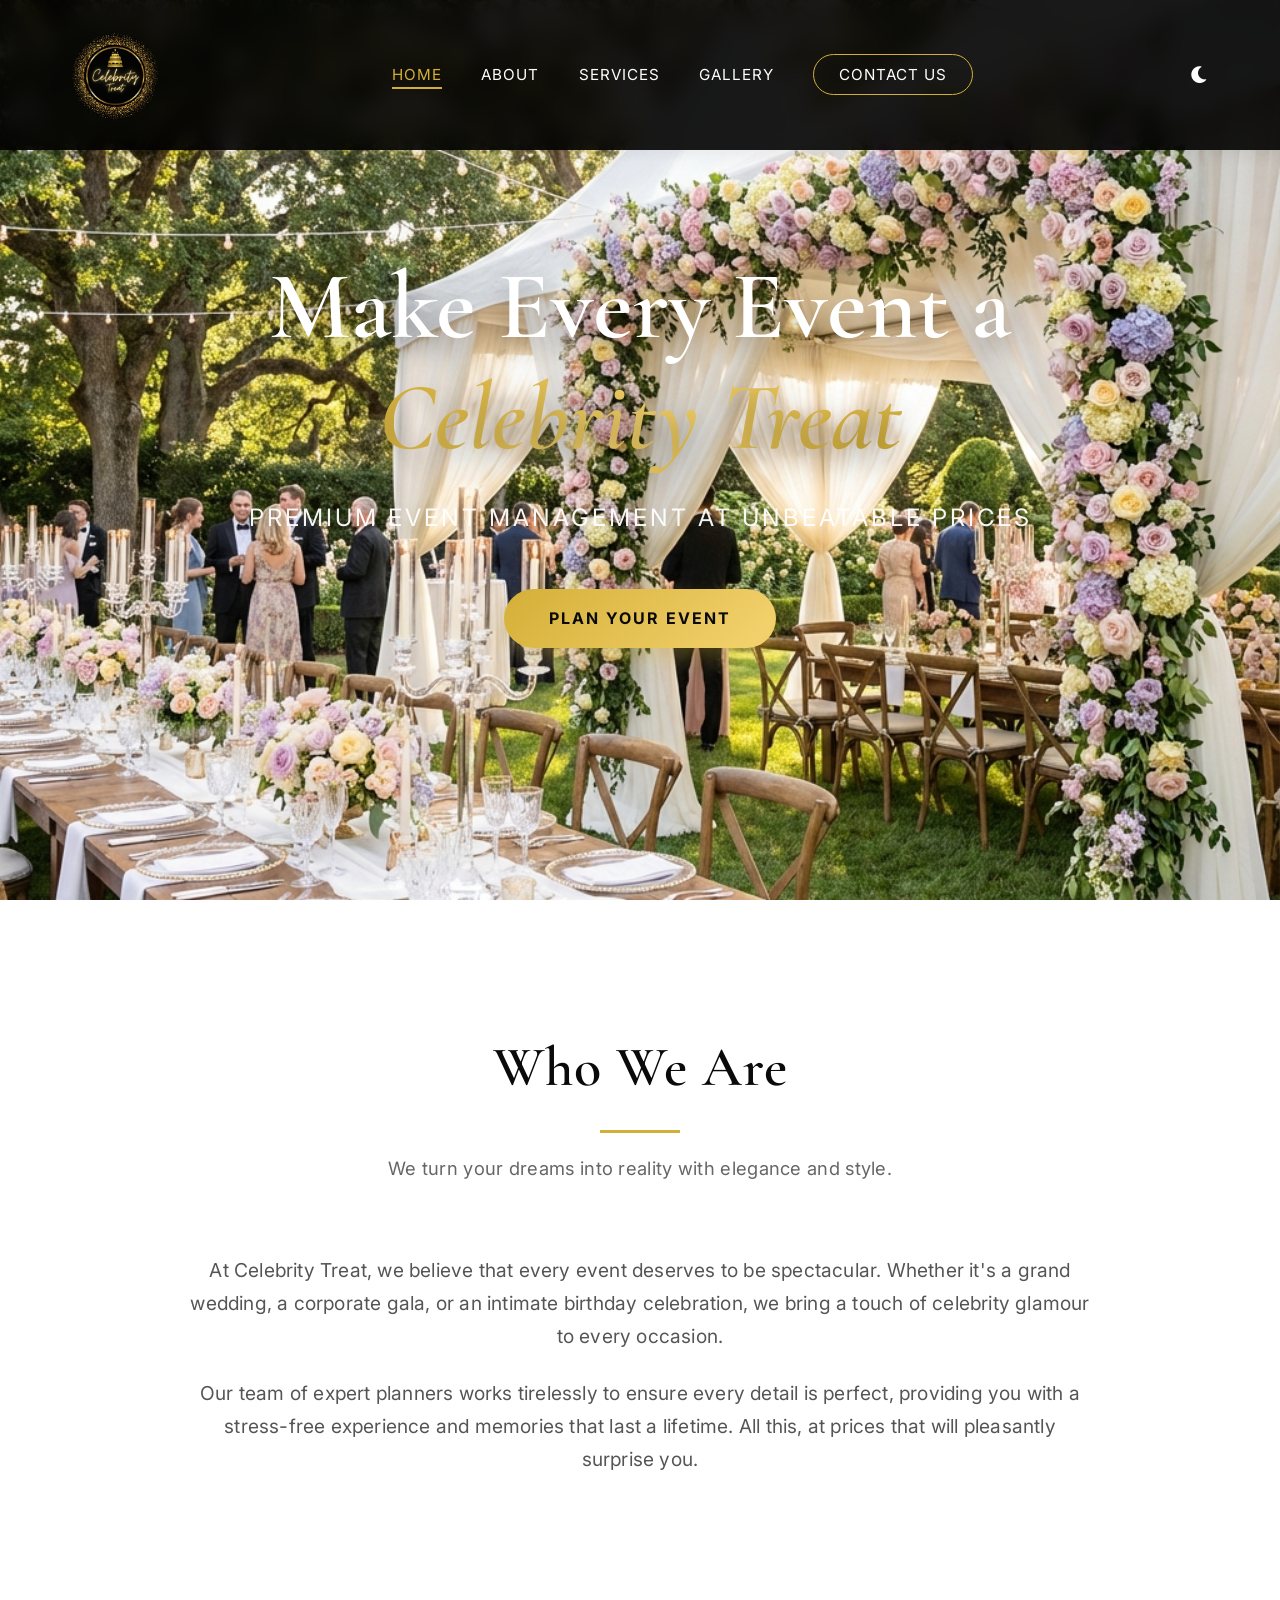
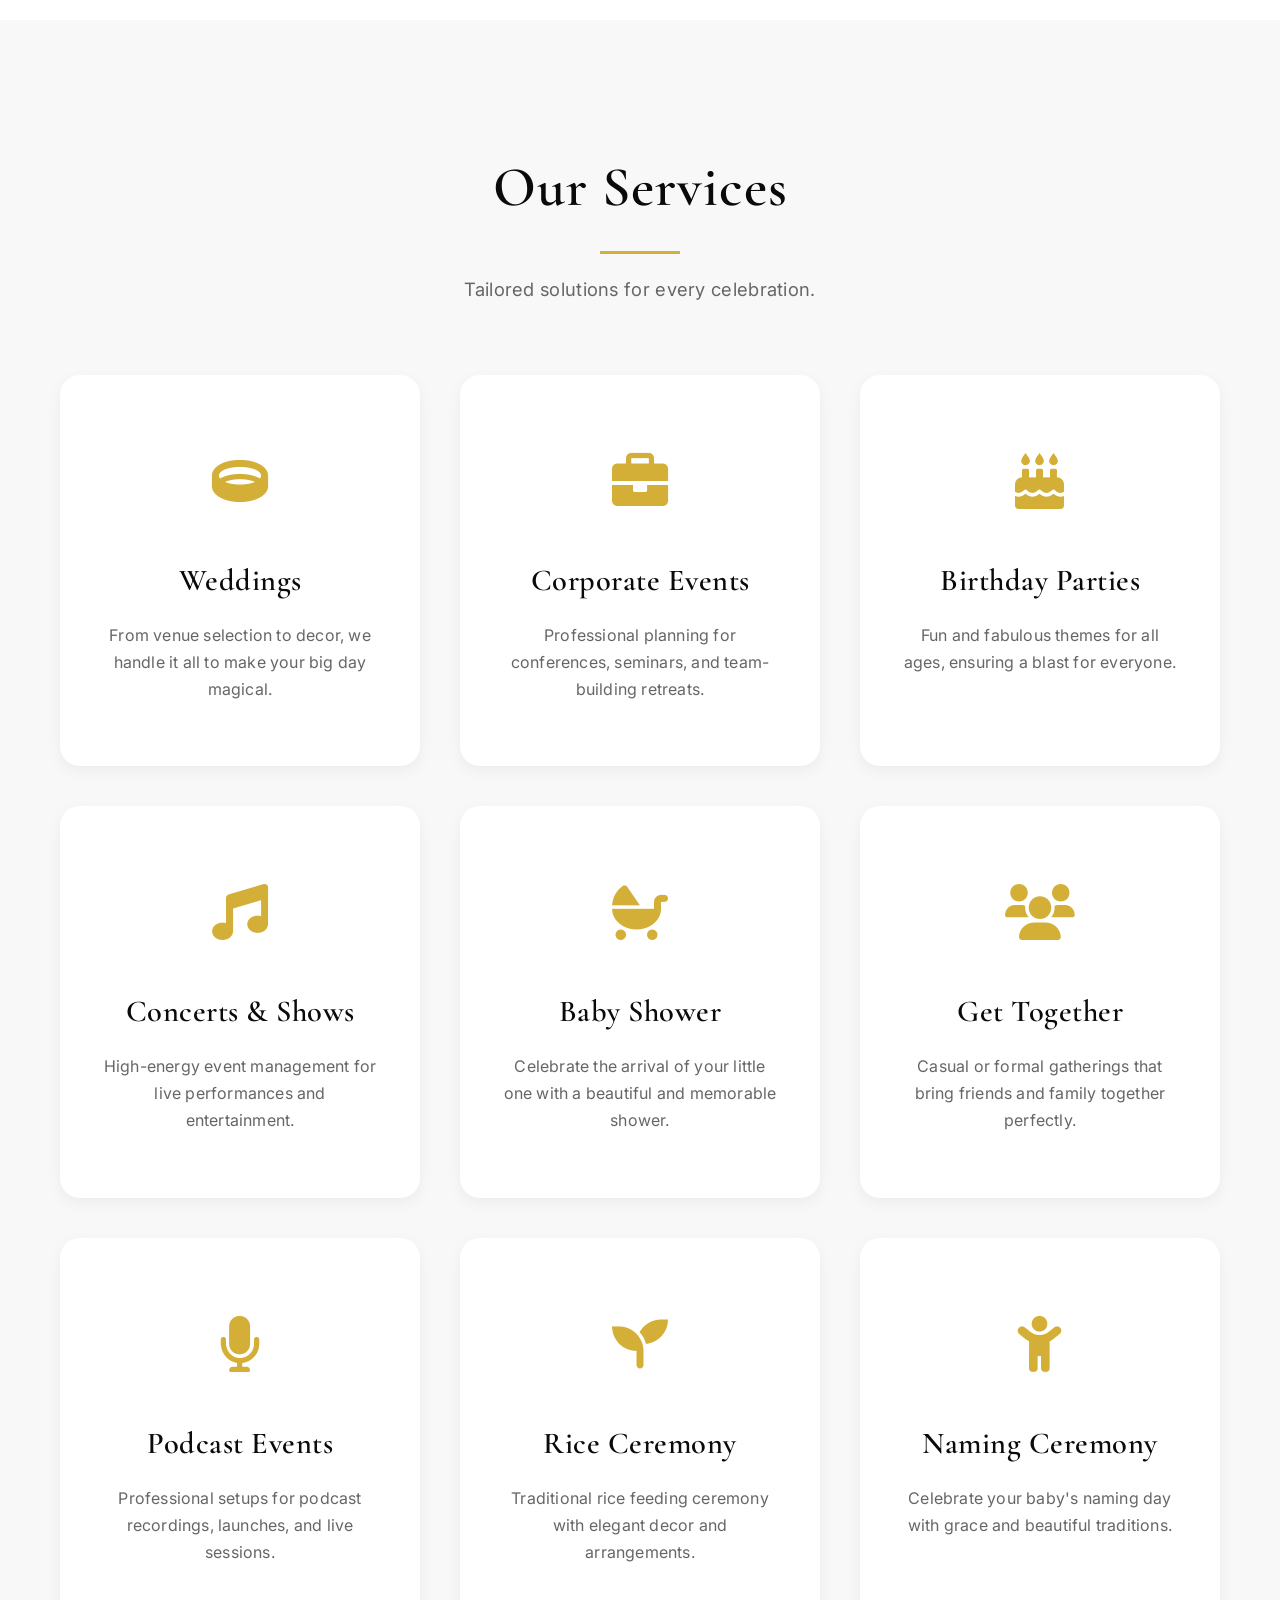
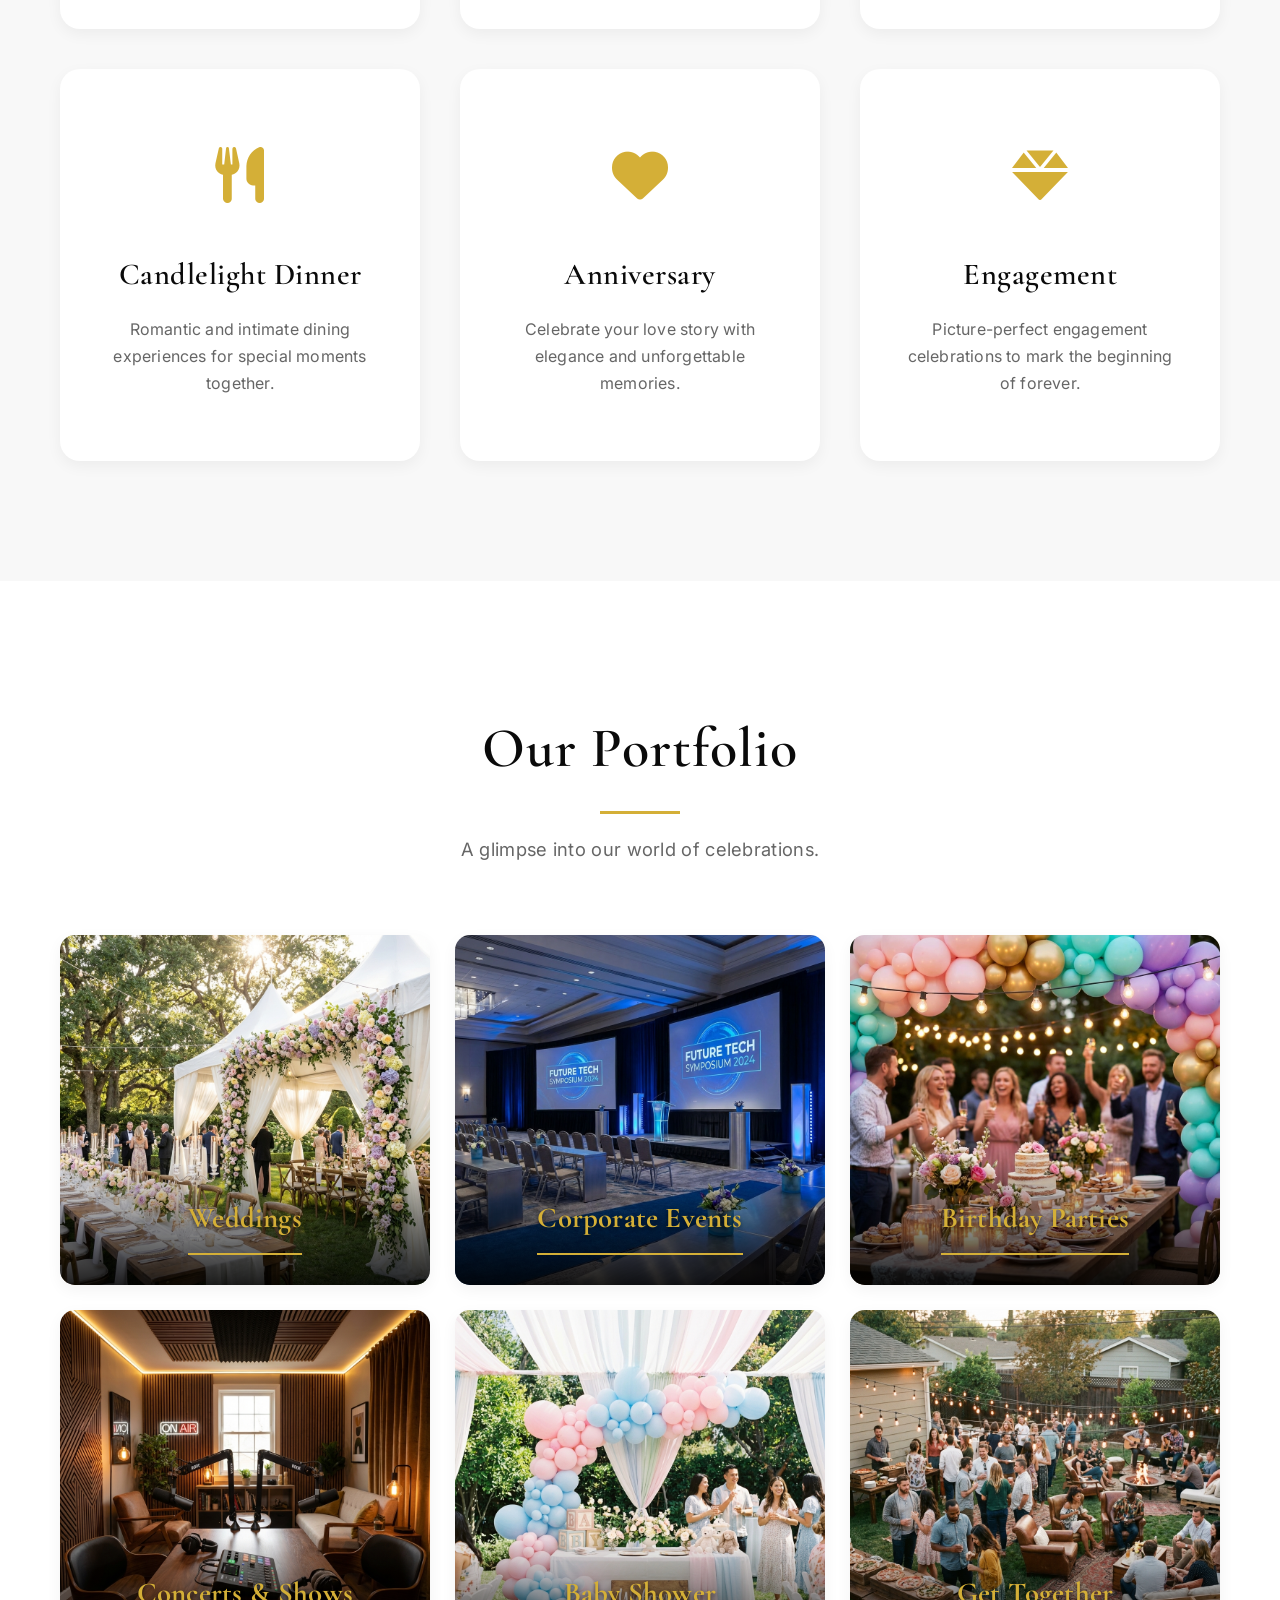
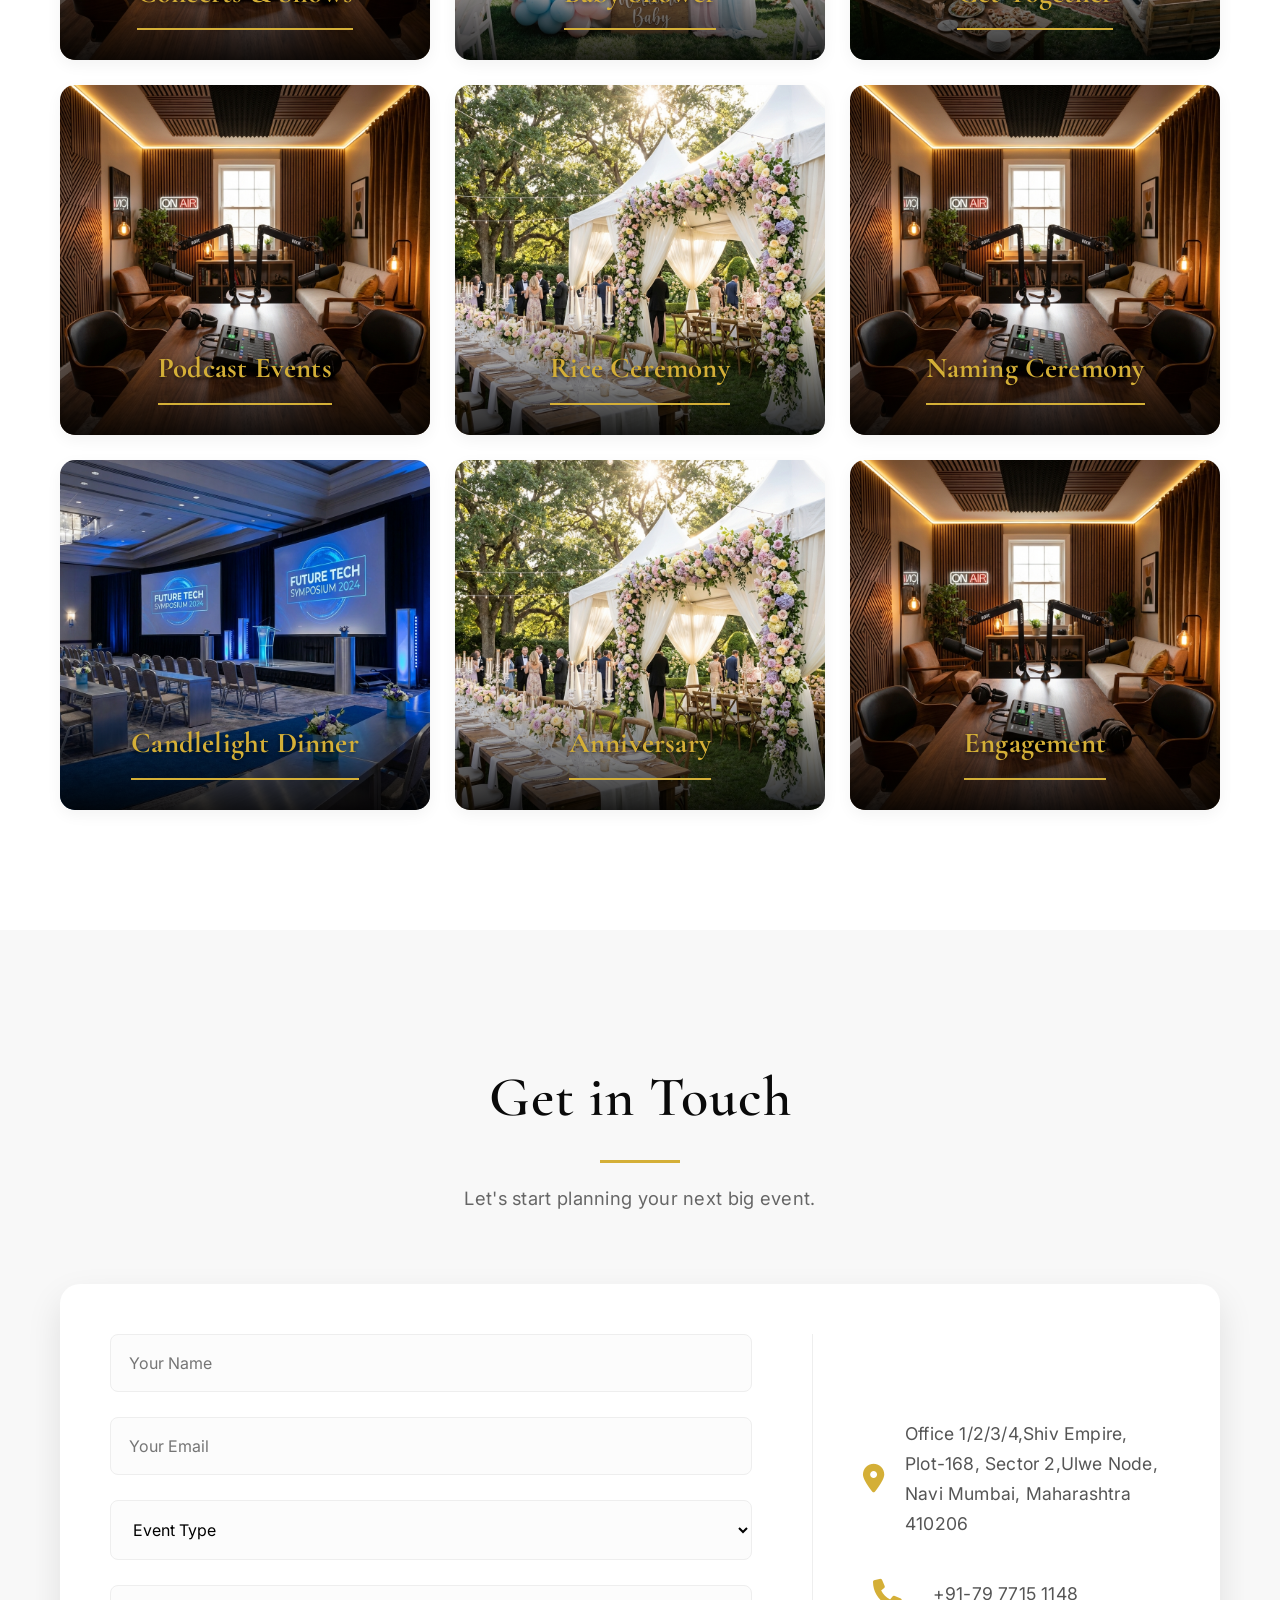
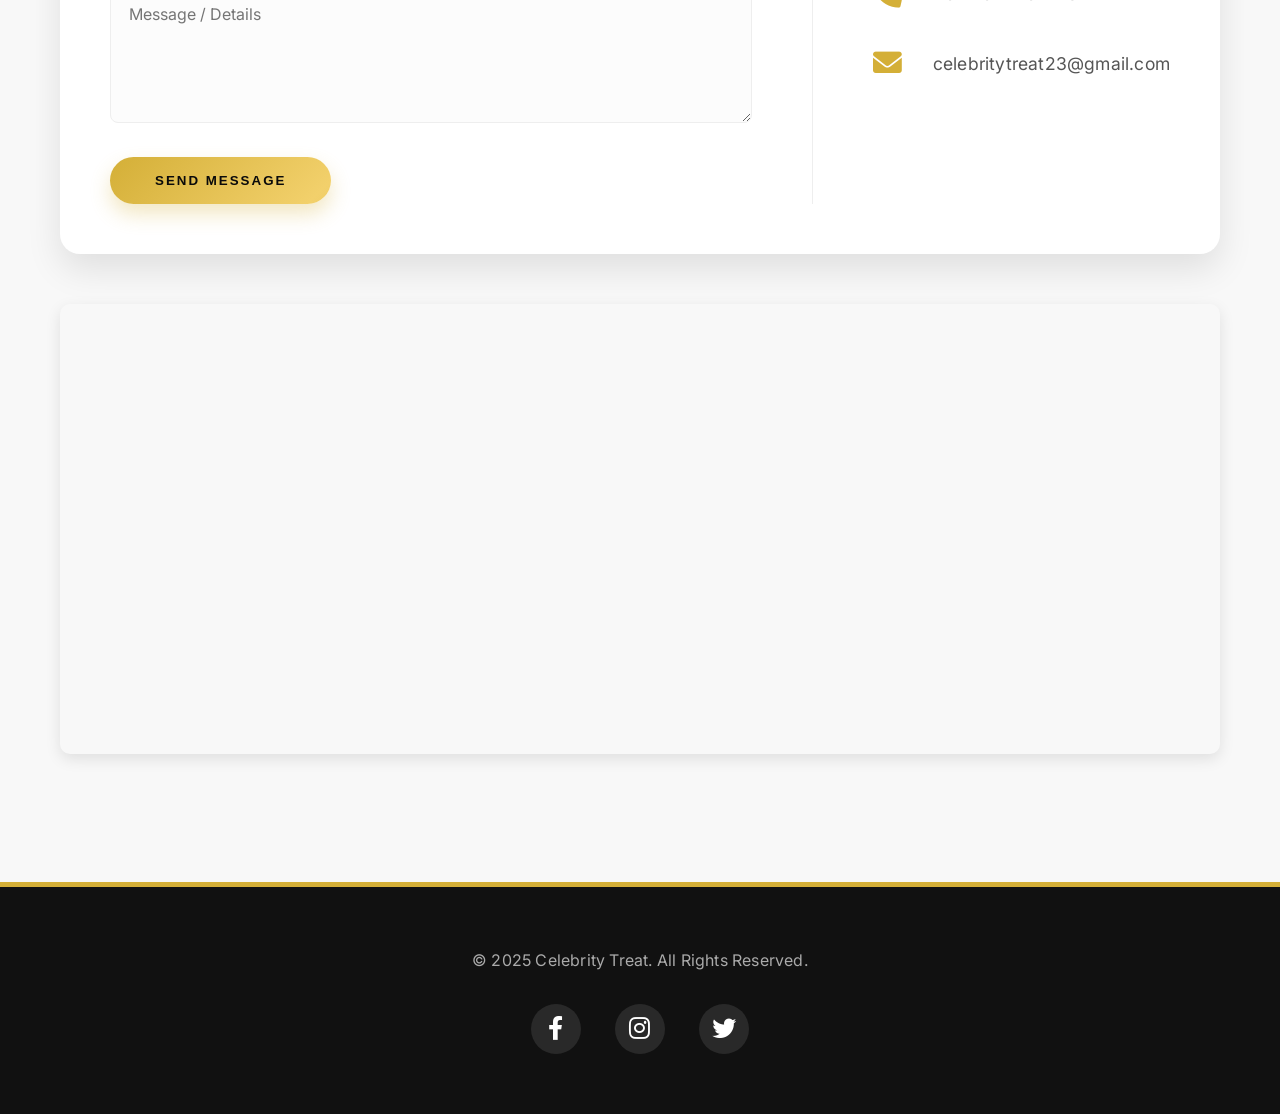
==== index.html @ d11c8283 "Initial commit" ====
<!DOCTYPE html>
<html lang="en">

<head>
    <meta charset="UTF-8">
    <meta name="viewport" content="width=device-width, initial-scale=1.0">
    <title>Celebrity Treat - Premium Event Management</title>
    <meta name="description"
        content="Celebrity Treat - Making your events memorable with cost-effective and premium management services.">
    <link rel="icon" href="assets/logo.png" type="image/png">
    <link rel="stylesheet" href="style.css">
    <link rel="preconnect" href="https://fonts.googleapis.com">
    <link rel="preconnect" href="https://fonts.gstatic.com" crossorigin>
    <link
        href="https://fonts.googleapis.com/css2?family=Cormorant+Garamond:wght@400;500;600;700&family=Inter:wght@300;400;500;600;700&display=swap"
        rel="stylesheet">
    <link rel="stylesheet" href="https://cdnjs.cloudflare.com/ajax/libs/font-awesome/6.0.0/css/all.min.css">
</head>

<body>

    <!-- Page Loader -->
    <div class="page-loader">
        <div class="loader-content">
            <img src="assets/logo.png" alt="Celebrity Treat" class="loader-logo">
            <div class="loader-circle"></div>
        </div>
    </div>

    <!-- Header -->
    <header class="header">
        <div class="container">
            <a href="index.html" class="logo"><img src="assets/logo.png" alt="Celebrity Treat"></a>
            <nav class="navbar">
                <a href="#home" class="active" title="Go to Home section">Home</a>
                <a href="#about" title="Learn more About us">About</a>
                <a href="#services" title="Explore our Services">Services</a>
                <a href="#gallery" title="View our Gallery">Gallery</a>
                <a href="#contact" class="btn-contact" title="Get in Touch with us">Contact Us</a>
            </nav>
            <button class="theme-toggle" aria-label="Toggle dark mode" title="Switch between light and dark mode">
                <i class="fas fa-moon"></i>
            </button>
            <div class="menu-icon">
                <i class="fas fa-bars"></i>
            </div>
        </div>
    </header>

    <!-- Hero Section with Slider -->
    <section id="home" class="hero reveal">
        <div class="hero-slider">
            <div class="slide"><img src="assets/wedding.jpg" alt="Weddings"></div>
            <div class="slide"><img src="assets/corporate.jpg" alt="Corporate Events"></div>
            <div class="slide"><img src="assets/birthday.jpg" alt="Birthday Parties"></div>
            <div class="slide"><img src="assets/concert.jpg" alt="Concerts & Shows"></div>
            <div class="slide"><img src="assets/baby_shower.jpg" alt="Baby Shower"></div>
        </div>
        <div class="hero-content">
            <h1>Make Every Event a <span class="highlight">Celebrity Treat</span></h1>
            <p>Premium Event Management at Unbeatable Prices</p>
            <a href="#contact" class="btn-primary" title="Plan your event">Plan Your Event</a>
        </div>
    </section>

    <!-- About Section -->
    <section id="about" class="about reveal">
        <div class="container">
            <div class="section-title">
                <h2>Who We Are</h2>
                <p>We turn your dreams into reality with elegance and style.</p>
            </div>
            <div class="about-content">
                <div class="about-text">
                    <p>At Celebrity Treat, we believe that every event deserves to be spectacular. Whether it's a grand
                        wedding, a corporate gala, or an intimate birthday celebration, we bring a touch of celebrity
                        glamour to every occasion.</p>
                    <p>Our team of expert planners works tirelessly to ensure every detail is perfect, providing you
                        with a stress-free experience and memories that last a lifetime. All this, at prices that will
                        pleasantly surprise you.</p>
                </div>
            </div>
        </div>
    </section>

    <!-- Services Section -->
    <section id="services" class="services reveal">
        <div class="container">
            <div class="section-title">
                <h2>Our Services</h2>
                <p>Tailored solutions for every celebration.</p>
            </div>
            <div class="services-grid">
                <div class="service-card">
                    <div class="service-icon"><i class="fas fa-ring"></i></div>
                    <h3>Weddings</h3>
                    <p>From venue selection to decor, we handle it all to make your big day magical.</p>
                </div>
                <div class="service-card">
                    <div class="service-icon"><i class="fas fa-briefcase"></i></div>
                    <h3>Corporate Events</h3>
                    <p>Professional planning for conferences, seminars, and team-building retreats.</p>
                </div>
                <div class="service-card">
                    <div class="service-icon"><i class="fas fa-birthday-cake"></i></div>
                    <h3>Birthday Parties</h3>
                    <p>Fun and fabulous themes for all ages, ensuring a blast for everyone.</p>
                </div>
                <div class="service-card">
                    <div class="service-icon"><i class="fas fa-music"></i></div>
                    <h3>Concerts & Shows</h3>
                    <p>High-energy event management for live performances and entertainment.</p>
                </div>
                <div class="service-card">
                    <div class="service-icon"><i class="fas fa-baby-carriage"></i></div>
                    <h3>Baby Shower</h3>
                    <p>Celebrate the arrival of your little one with a beautiful and memorable shower.</p>
                </div>
                <div class="service-card">
                    <div class="service-icon"><i class="fas fa-users"></i></div>
                    <h3>Get Together</h3>
                    <p>Casual or formal gatherings that bring friends and family together perfectly.</p>
                </div>
                <div class="service-card">
                    <div class="service-icon"><i class="fas fa-microphone"></i></div>
                    <h3>Podcast Events</h3>
                    <p>Professional setups for podcast recordings, launches, and live sessions.</p>
                </div>
                <div class="service-card">
                    <div class="service-icon"><i class="fas fa-seedling"></i></div>
                    <h3>Rice Ceremony</h3>
                    <p>Traditional rice feeding ceremony with elegant decor and arrangements.</p>
                </div>
                <div class="service-card">
                    <div class="service-icon"><i class="fas fa-child"></i></div>
                    <h3>Naming Ceremony</h3>
                    <p>Celebrate your baby's naming day with grace and beautiful traditions.</p>
                </div>
                <div class="service-card">
                    <div class="service-icon"><i class="fas fa-utensils"></i></div>
                    <h3>Candlelight Dinner</h3>
                    <p>Romantic and intimate dining experiences for special moments together.</p>
                </div>
                <div class="service-card">
                    <div class="service-icon"><i class="fas fa-heart"></i></div>
                    <h3>Anniversary</h3>
                    <p>Celebrate your love story with elegance and unforgettable memories.</p>
                </div>
                <div class="service-card">
                    <div class="service-icon"><i class="fas fa-gem"></i></div>
                    <h3>Engagement</h3>
                    <p>Picture-perfect engagement celebrations to mark the beginning of forever.</p>
                </div>
            </div>
        </div>
    </section>

    <!-- Gallery Section -->
    <section id="gallery" class="gallery reveal">
        <div class="container">
            <div class="section-title">
                <h2>Our Portfolio</h2>
                <p>A glimpse into our world of celebrations.</p>
            </div>
            <div class="gallery-grid">
                <div class="gallery-item">
                    <img src="assets/wedding.jpg" alt="Wedding Event">
                    <div class="overlay">
                        <h3>Weddings</h3>
                    </div>
                </div>
                <div class="gallery-item">
                    <img src="assets/corporate.jpg" alt="Corporate Event">
                    <div class="overlay">
                        <h3>Corporate Events</h3>
                    </div>
                </div>
                <div class="gallery-item">
                    <img src="assets/birthday.jpg" alt="Birthday Party">
                    <div class="overlay">
                        <h3>Birthday Parties</h3>
                    </div>
                </div>
                <div class="gallery-item">
                    <img src="assets/concert.jpg" alt="Concert Event">
                    <div class="overlay">
                        <h3>Concerts & Shows</h3>
                    </div>
                </div>
                <div class="gallery-item">
                    <img src="assets/baby_shower.jpg" alt="Baby Shower">
                    <div class="overlay">
                        <h3>Baby Shower</h3>
                    </div>
                </div>
                <div class="gallery-item">
                    <img src="assets/get_together.jpg" alt="Get Together">
                    <div class="overlay">
                        <h3>Get Together</h3>
                    </div>
                </div>
                <div class="gallery-item">
                    <img src="assets/podcast.jpg" alt="Podcast Event">
                    <div class="overlay">
                        <h3>Podcast Events</h3>
                    </div>
                </div>
                <div class="gallery-item">
                    <img src="assets/wedding.jpg" alt="Rice Ceremony">
                    <div class="overlay">
                        <h3>Rice Ceremony</h3>
                    </div>
                </div>
                <div class="gallery-item">
                    <img src="assets/naming_ceremony.jpg" alt="Naming Ceremony">
                    <div class="overlay">
                        <h3>Naming Ceremony</h3>
                    </div>
                </div>
                <div class="gallery-item">
                    <img src="assets/corporate.jpg" alt="Candlelight Dinner">
                    <div class="overlay">
                        <h3>Candlelight Dinner</h3>
                    </div>
                </div>
                <div class="gallery-item">
                    <img src="assets/wedding.jpg" alt="Anniversary">
                    <div class="overlay">
                        <h3>Anniversary</h3>
                    </div>
                </div>
                <div class="gallery-item">
                    <img src="assets/engagement.jpg" alt="Engagement">
                    <div class="overlay">
                        <h3>Engagement</h3>
                    </div>
                </div>
            </div>
        </div>
    </section>

    <!-- Contact Section -->
    <section id="contact" class="contact reveal">
        <div class="container">
            <div class="section-title">
                <h2>Get in Touch</h2>
                <p>Let's start planning your next big event.</p>
            </div>
            <div class="contact-wrapper">
                <form class="contact-form">
                    <div class="input-group">
                        <input type="text" placeholder="Your Name" required>
                    </div>
                    <div class="input-group">
                        <input type="email" placeholder="Your Email" required>
                    </div>
                    <div class="input-group">
                        <select>
                            <option value="" disabled selected>Event Type</option>
                            <option value="wedding">Wedding</option>
                            <option value="corporate">Corporate</option>
                            <option value="birthday">Birthday</option>
                            <option value="other">Other</option>
                        </select>
                    </div>
                    <div class="input-group">
                        <textarea placeholder="Message / Details" rows="5" required></textarea>
                    </div>
                    <button type="submit" class="btn-primary">Send Message</button>
                </form>
                <div class="contact-info">
                    <div class="info-item">
                        <i class="fas fa-map-marker-alt"></i>
                        <p><a href="https://maps.app.goo.gl/XiVgvPDNsPxD49rt5" target="_blank">Office 1/2/3/4,Shiv
                                Empire, Plot-168, Sector 2,Ulwe Node, Navi Mumbai, Maharashtra 410206</a>
                        </p>
                    </div>
                    <div class="info-item">
                        <i class="fas fa-phone"></i>
                        <p><a href="tel:+91-79 7715 1148">+91-79 7715 1148</a></p>
                    </div>
                    <div class="info-item">
                        <i class="fas fa-envelope"></i>
                        <p><a href="mailto:celebritytreat23@gmail.com">celebritytreat23@gmail.com</a> </p>
                    </div>
                </div>
            </div>
            <div class="map-container" style="margin-top: 50px;">
                <iframe
                    src="https://maps.google.com/maps?q=Celebrity%20Treat%2C%20Navi%20Mumbai&t=&z=15&ie=UTF8&iwloc=&output=embed"
                    width="100%" height="450"
                    style="border:0; border-radius: 10px; box-shadow: 0 5px 15px rgba(0,0,0,0.1);" allowfullscreen=""
                    loading="lazy">
                </iframe>
            </div>
        </div>
    </section>

    <!-- Footer -->
    <footer class="footer">
        <div class="container">
            <p>&copy; 2025 Celebrity Treat. All Rights Reserved.</p>
            <div class="social-links">
                <a href="#"><i class="fab fa-facebook-f"></i></a>
                <a href="https://instagram.com/celebrity_treat_2025" target="_blank"><i
                        class="fab fa-instagram"></i></a>
                <a href="#"><i class="fab fa-twitter"></i></a>
            </div>
        </div>
    </footer>

    <script src="script.js"></script>
</body>

</html>
---- style.css ----
/* Global Styles */
:root {
    --primary-color: #D4AF37;
    /* Gold */
    --primary-dark: #b3922b;
    /* Darker Gold */
    --gold-gradient: linear-gradient(135deg, #D4AF37 0%, #F2D06B 50%, #D4AF37 100%);
    --secondary-color: #0a0a0a;
    /* Deep Black */
    --text-color: #2c2c2c;
    --light-text: #f4f4f4;
    --bg-color: #f8f8f8;
    --white: #ffffff;
    --font-heading: 'Cormorant Garamond', serif;
    --font-body: 'Inter', sans-serif;
    --shadow-sm: 0 5px 15px rgba(0, 0, 0, 0.05);
    --shadow-md: 0 15px 35px rgba(0, 0, 0, 0.1);
    --transition: all 0.4s cubic-bezier(0.165, 0.84, 0.44, 1);
}

/* Dark Mode */
[data-theme="dark"] {
    --bg-color: #0a0a0a;
    --white: #1c1c1c;
    --text-color: #f0f0f0;
    --light-text: #ffffff;
    --secondary-color: #ffffff;
    --shadow-sm: 0 5px 15px rgba(0, 0, 0, 0.5);
    --shadow-md: 0 15px 35px rgba(0, 0, 0, 0.7);
}

/* Dark Mode Specific Overrides - Force all text to be bright */
[data-theme="dark"] body {
    color: #f0f0f0;
}

[data-theme="dark"] h1,
[data-theme="dark"] h2,
[data-theme="dark"] h3,
[data-theme="dark"] h4,
[data-theme="dark"] h5,
[data-theme="dark"] h6 {
    color: #ffffff !important;
}

[data-theme="dark"] p {
    color: #e0e0e0 !important;
}

[data-theme="dark"] .section-title h2 {
    color: #ffffff !important;
}

[data-theme="dark"] .section-title p,
[data-theme="dark"] .about-text p,
[data-theme="dark"] .service-card p,
[data-theme="dark"] .info-item p {
    color: #d0d0d0 !important;
}

[data-theme="dark"] .hero {
    background: linear-gradient(rgba(0, 0, 0, 0.7), rgba(0, 0, 0, 0.6)), url('assets/hero_bg.jpg') no-repeat center center/cover;
}

[data-theme="dark"] .service-card {
    background: #1c1c1c;
    border: 1px solid #333;
}

[data-theme="dark"] .gallery-item .overlay h3 {
    color: var(--primary-color) !important;
}

[data-theme="dark"] input,
[data-theme="dark"] select,
[data-theme="dark"] textarea {
    background-color: #2a2a2a;
    color: #f0f0f0 !important;
    border-color: #444;
}

[data-theme="dark"] input::placeholder,
[data-theme="dark"] textarea::placeholder {
    color: #999;
}

[data-theme="dark"] .contact-wrapper {
    background: #1c1c1c;
}

[data-theme="dark"] .contact-info {
    border-left-color: #333;
}

[data-theme="dark"] .footer {
    background-color: #000;
    color: #d0d0d0;
}

[data-theme="dark"] a {
    color: inherit;
}

/* Dark Mode - Header & Navigation */
[data-theme="dark"] .header {
    background-color: rgba(0, 0, 0, 0.95);
    border-bottom: 1px solid #333;
}

[data-theme="dark"] .navbar a {
    color: #f0f0f0 !important;
}

[data-theme="dark"] .navbar a:hover,
[data-theme="dark"] .navbar a.active {
    color: var(--primary-color) !important;
}

[data-theme="dark"] .btn-contact {
    border-color: var(--primary-color);
    color: var(--primary-color) !important;
}

[data-theme="dark"] .btn-contact:hover {
    background-color: var(--primary-color);
    color: #000 !important;
}

[data-theme="dark"] .menu-icon {
    color: #f0f0f0 !important;
}

[data-theme="dark"] .theme-toggle {
    color: #f0f0f0 !important;
}

/* Dark Mode - Icons */
[data-theme="dark"] .service-icon,
[data-theme="dark"] .info-item i,
[data-theme="dark"] .social-links a i {
    color: var(--primary-color) !important;
}

[data-theme="dark"] .social-links a {
    background-color: rgba(212, 175, 55, 0.1);
    color: #f0f0f0 !important;
}

[data-theme="dark"] .social-links a:hover {
    background-color: var(--primary-color);
    color: #000 !important;
}

html {
    transition: background-color 0.3s ease, color 0.3s ease;
}

* {
    margin: 0;
    padding: 0;
    box-sizing: border-box;
}

body {
    font-family: var(--font-body);
    color: var(--text-color);
    background-color: var(--bg-color);
    line-height: 1.7;
    font-weight: 400;
    letter-spacing: 0.2px;
}

a {
    text-decoration: none;
    color: inherit;
    transition: var(--transition);
}

ul {
    list-style: none;
}

img {
    max-width: 100%;
    display: block;
}

.container {
    max-width: 1200px;
    margin: 0 auto;
    padding: 0 20px;
}

/* Buttons */
/* Buttons */
.btn-primary {
    display: inline-block;
    background: var(--gold-gradient);
    background-size: 200% auto;
    color: var(--secondary-color);
    padding: 16px 45px;
    font-weight: 700;
    text-transform: uppercase;
    letter-spacing: 2px;
    border-radius: 50px;
    transition: var(--transition);
    border: none;
    box-shadow: 0 10px 20px rgba(212, 175, 55, 0.3);
}

.btn-primary:hover {
    background-position: right center;
    transform: translateY(-3px);
    box-shadow: 0 15px 30px rgba(212, 175, 55, 0.4);
}

/* Typography */
.section-title {
    text-align: center;
    margin-bottom: 70px;
}

.section-title h2 {
    font-family: var(--font-heading);
    font-size: 3.5rem;
    font-weight: 600;
    color: var(--secondary-color);
    margin-bottom: 20px;
    position: relative;
    display: inline-block;
    letter-spacing: 1px;
}

.section-title h2::after {
    content: '';
    display: block;
    width: 80px;
    height: 3px;
    background-color: var(--primary-color);
    margin: 15px auto 0;
}

.section-title p {
    font-size: 1.15rem;
    color: #666;
    max-width: 600px;
    margin: 0 auto;
    font-weight: 400;
    letter-spacing: 0.3px;
}

/* Header */
.header {
    background-color: rgba(0, 0, 0, 0.9);
    padding: 15px 0;
    position: fixed;
    width: 100%;
    top: 0;
    z-index: 1000;
    box-shadow: var(--shadow-sm);
    backdrop-filter: blur(10px);
    transition: transform 0.5s cubic-bezier(0.4, 0, 0.2, 1),
        opacity 0.5s cubic-bezier(0.4, 0, 0.2, 1);
}

.header.hidden {
    transform: translateY(-110%);
    opacity: 0;
    pointer-events: none;
}

.header .container {
    display: flex;
    justify-content: space-between;
    align-items: center;
}

.logo img {
    height: 120px;
    width: auto;
}

.navbar a {
    margin-left: 35px;
    text-decoration: none;
    color: var(--white);
    font-weight: 400;
    font-size: 0.95rem;
    text-transform: uppercase;
    letter-spacing: 1px;
    transition: var(--transition);
    position: relative;
}

.navbar a::after {
    content: '';
    position: absolute;
    width: 0;
    height: 2px;
    bottom: -5px;
    left: 0;
    background-color: var(--primary-color);
    transition: var(--transition);
}

.navbar a:hover,
.navbar a.active {
    color: var(--primary-color);
}

.navbar a:hover::after,
.navbar a.active::after {
    width: 100%;
}

.btn-contact {
    border: 1px solid var(--primary-color);
    padding: 10px 25px;
    border-radius: 25px;
}

.btn-contact:hover {
    background-color: var(--primary-color);
    color: var(--secondary-color);
}

/* Theme Toggle */
.theme-toggle {
    background: none;
    border: none;
    color: var(--white);
    font-size: 1.2rem;
    cursor: pointer;
    padding: 10px;
    margin-left: 20px;
    transition: var(--transition);
    display: flex;
    align-items: center;
    justify-content: center;
    border-radius: 50%;
    width: 40px;
    height: 40px;
}

.theme-toggle:hover {
    background-color: rgba(212, 175, 55, 0.1);
    transform: scale(1.1);
    color: var(--primary-color);
}

.theme-toggle i {
    transition: transform 0.3s ease;
}

.theme-toggle:hover i {
    transform: rotate(20deg);
}

.menu-icon {
    display: none;
    font-size: 1.5rem;
    cursor: pointer;
    color: var(--white);
}

/* Hero Section */
.hero {
    position: relative;
    overflow: hidden;
    height: 100vh;
    display: flex;
    align-items: center;
    justify-content: center;
    text-align: center;
    color: var(--white);
}

.hero-slider {
    position: absolute;
    top: 0;
    left: 0;
    width: 100%;
    height: 100%;
    z-index: 1;
}

.hero-slider .slide {
    position: absolute;
    top: 0;
    left: 100%;
    width: 100%;
    height: 100%;
    opacity: 0;
    transition: opacity 1s ease, left 1s ease;
}

.hero-slider .slide.active {
    left: 0;
    opacity: 1;
}

.hero-slider .slide img {
    width: 100%;
    height: 100%;
    object-fit: cover;
}

.hero-content {
    position: relative;
    z-index: 2;
}

.hero-content {
    animation: fadeIn 1.5s ease-out;
}

.hero-content h1 {
    font-family: var(--font-heading);
    font-size: 6rem;
    font-weight: 600;
    margin-bottom: 25px;
    line-height: 1.15;
    text-shadow: 0 10px 30px rgba(0, 0, 0, 0.5);
    letter-spacing: 0px;
}

.hero-content .highlight {
    color: var(--primary-color);
    font-style: italic;
    background: var(--gold-gradient);
    -webkit-background-clip: text;
    background-clip: text;
    -webkit-text-fill-color: transparent;
    display: inline-block;
}

.hero-content p {
    font-size: 1.5rem;
    margin-bottom: 50px;
    font-weight: 400;
    letter-spacing: 3px;
    text-transform: uppercase;
    opacity: 0.95;
}

/* About Section */
.about {
    padding: 120px 0;
    background-color: var(--white);
}

.about-content {
    max-width: 900px;
    margin: 0 auto;
    text-align: center;
}

.about-text p {
    margin-bottom: 25px;
    font-size: 1.2rem;
    color: #555;
}

/* Services Section */
.services {
    padding: 120px 0;
    background-color: var(--bg-color);
}

.services-grid {
    display: grid;
    grid-template-columns: repeat(auto-fit, minmax(280px, 1fr));
    gap: 40px;
}

.service-card {
    background: var(--white);
    padding: 60px 40px;
    text-align: center;
    border-radius: 20px;
    box-shadow: var(--shadow-sm);
    transition: var(--transition);
    border-bottom: 3px solid transparent;
    position: relative;
    overflow: hidden;
}

.service-card::before {
    content: '';
    position: absolute;
    top: 0;
    left: 0;
    width: 100%;
    height: 5px;
    background: var(--gold-gradient);
    transform: scaleX(0);
    transform-origin: left;
    transition: var(--transition);
}

.service-card:hover {
    transform: translateY(-15px);
    box-shadow: var(--shadow-md);
}

.service-card:hover::before {
    transform: scaleX(1);
}

.service-icon {
    font-size: 3.5rem;
    color: var(--primary-color);
    margin-bottom: 25px;
}

.service-card h3 {
    font-family: var(--font-heading);
    font-size: 1.9rem;
    font-weight: 600;
    margin-bottom: 15px;
    color: var(--secondary-color);
    letter-spacing: 0.5px;
}

.service-card p {
    color: #666;
}

/* Gallery Section */
.gallery {
    padding: 120px 0;
    background-color: var(--white);
}

.gallery-grid {
    display: grid;
    grid-template-columns: repeat(auto-fit, minmax(350px, 1fr));
    gap: 25px;
}

.gallery-item {
    position: relative;
    overflow: hidden;
    border-radius: 15px;
    height: 350px;
    box-shadow: var(--shadow-sm);
}

.gallery-item img {
    width: 100%;
    height: 100%;
    object-fit: cover;
    transition: transform 0.6s ease;
}

.gallery-item:hover img {
    transform: scale(1.1);
}

.gallery-item .overlay {
    position: absolute;
    bottom: 0;
    left: 0;
    width: 100%;
    height: auto;
    background: linear-gradient(to top, rgba(0, 0, 0, 0.85), transparent);
    display: flex;
    align-items: center;
    justify-content: center;
    padding: 30px 20px;
    opacity: 1;
    transition: var(--transition);
    z-index: 2;
}

.gallery-item .overlay h3 {
    color: var(--primary-color);
    font-family: var(--font-heading);
    font-size: 1.8rem;
    border-bottom: 2px solid var(--primary-color);
    padding-bottom: 10px;
    margin: 0;
    text-shadow: 0 2px 4px rgba(0, 0, 0, 0.6);
}

.gallery-item .overlay h3 {
    color: var(--primary-color);
    font-family: var(--font-heading);
    font-size: 1.8rem;
    border-bottom: 2px solid var(--primary-color);
    padding-bottom: 10px;
    transform: translateY(0);
    transition: var(--transition);
}

.gallery-item:hover .overlay h3 {
    transform: scale(1.05);
}

/* Contact Section */
.contact {
    padding: 120px 0;
    background-color: var(--section-bg);
}

.contact-wrapper {
    display: grid;
    grid-template-columns: 2fr 1fr;
    gap: 60px;
    background: var(--white);
    padding: 50px;
    border-radius: 20px;
    box-shadow: var(--shadow-md);
}

.contact-form {
    padding: 0;
    background: transparent;
    box-shadow: none;
}

.input-group {
    margin-bottom: 25px;
}

.input-group input,
.input-group select,
.input-group textarea {
    width: 100%;
    padding: 18px;
    border: 1px solid #eee;
    border-radius: 8px;
    font-family: var(--font-body);
    font-size: 1rem;
    background-color: #fcfcfc;
    transition: var(--transition);
}

.input-group input:focus,
.input-group select:focus,
.input-group textarea:focus {
    outline: none;
    border-color: var(--primary-color);
    background-color: var(--white);
    box-shadow: 0 0 10px rgba(212, 175, 55, 0.1);
}

.contact-info {
    display: flex;
    flex-direction: column;
    justify-content: center;
    border-left: 1px solid #eee;
    padding-left: 50px;
}

.info-item {
    display: flex;
    align-items: center;
    margin-bottom: 40px;
}

.info-item i {
    font-size: 1.8rem;
    color: var(--primary-color);
    width: 50px;
    text-align: center;
    margin-right: 20px;
}

.info-item p {
    font-size: 1.1rem;
    color: #555;
    font-weight: 400;
}

/* Footer */
.footer {
    background-color: #111;
    color: #aaa;
    padding: 60px 0;
    text-align: center;
    border-top: 5px solid var(--primary-color);
}

.social-links {
    margin-top: 30px;
}

.social-links a {
    color: var(--white);
    margin: 0 15px;
    font-size: 1.5rem;
    display: inline-block;
    width: 50px;
    height: 50px;
    line-height: 50px;
    border-radius: 50%;
    background-color: rgba(255, 255, 255, 0.1);
    transition: var(--transition);
}

.social-links a:hover {
    background-color: var(--primary-color);
    color: var(--secondary-color);
    transform: translateY(-5px);
}

/* Animations */
@keyframes fadeIn {
    from {
        opacity: 0;
        transform: translateY(30px);
    }

    to {
        opacity: 1;
        transform: translateY(0);
    }
}

/* Scroll Animations */
.reveal {
    opacity: 0;
    transform: translateY(50px);
    transition: all 1s cubic-bezier(0.165, 0.84, 0.44, 1);
}

.reveal.active {
    opacity: 1;
    transform: translateY(0);
}

/* Responsive */
@media (max-width: 992px) {
    .contact-wrapper {
        grid-template-columns: 1fr;
        padding: 30px;
    }

    .contact-info {
        border-left: none;
        border-top: 1px solid #eee;
        padding-left: 0;
        padding-top: 40px;
        margin-top: 40px;
    }
}

@media (max-width: 768px) {
    .hero-content h1 {
        font-size: 3rem;
    }

    .section-title h2 {
        font-size: 2.2rem;
    }

    .navbar {
        position: absolute;
        top: 100%;
        left: 0;
        width: 100%;
        background-color: rgba(0, 0, 0, 0.95);
        flex-direction: column;
        align-items: center;
        padding: 20px 0;
        display: none;
    }

    .navbar.active {
        display: flex;
    }

    .navbar a {
        margin: 15px 0;
        font-size: 1.1rem;
    }

    .navbar a::after {
        display: none;
    }

    .menu-icon {
        display: block;
    }
}

/* Page Loader */
.page-loader {
    position: fixed;
    top: 0;
    left: 0;
    width: 100%;
    height: 100%;
    background-color: var(--secondary-color);
    z-index: 9999;
    display: flex;
    justify-content: center;
    align-items: center;
    opacity: 0;
    visibility: hidden;
    transition: all 0.3s ease;
}

.page-loader.active {
    opacity: 1;
    visibility: visible;
}

.loader-content {
    position: relative;
    width: 120px;
    height: 120px;
    display: flex;
    justify-content: center;
    align-items: center;
}

.loader-logo {
    width: 70px;
    height: auto;
    z-index: 2;
    animation: pulse 2s infinite ease-in-out;
}

.loader-circle {
    position: absolute;
    top: 0;
    left: 0;
    width: 100%;
    height: 100%;
    border: 3px solid transparent;
    border-top-color: var(--primary-color);
    border-bottom-color: var(--primary-color);
    border-radius: 50%;
    animation: spin 1.5s linear infinite;
    z-index: 1;
}

@keyframes spin {
    to {
        transform: rotate(360deg);
    }
}

@keyframes pulse {
    0% {
        transform: scale(1);
        opacity: 1;
    }

    50% {
        transform: scale(1.1);
        opacity: 0.8;
    }

    100% {
        transform: scale(1);
        opacity: 1;
    }
}
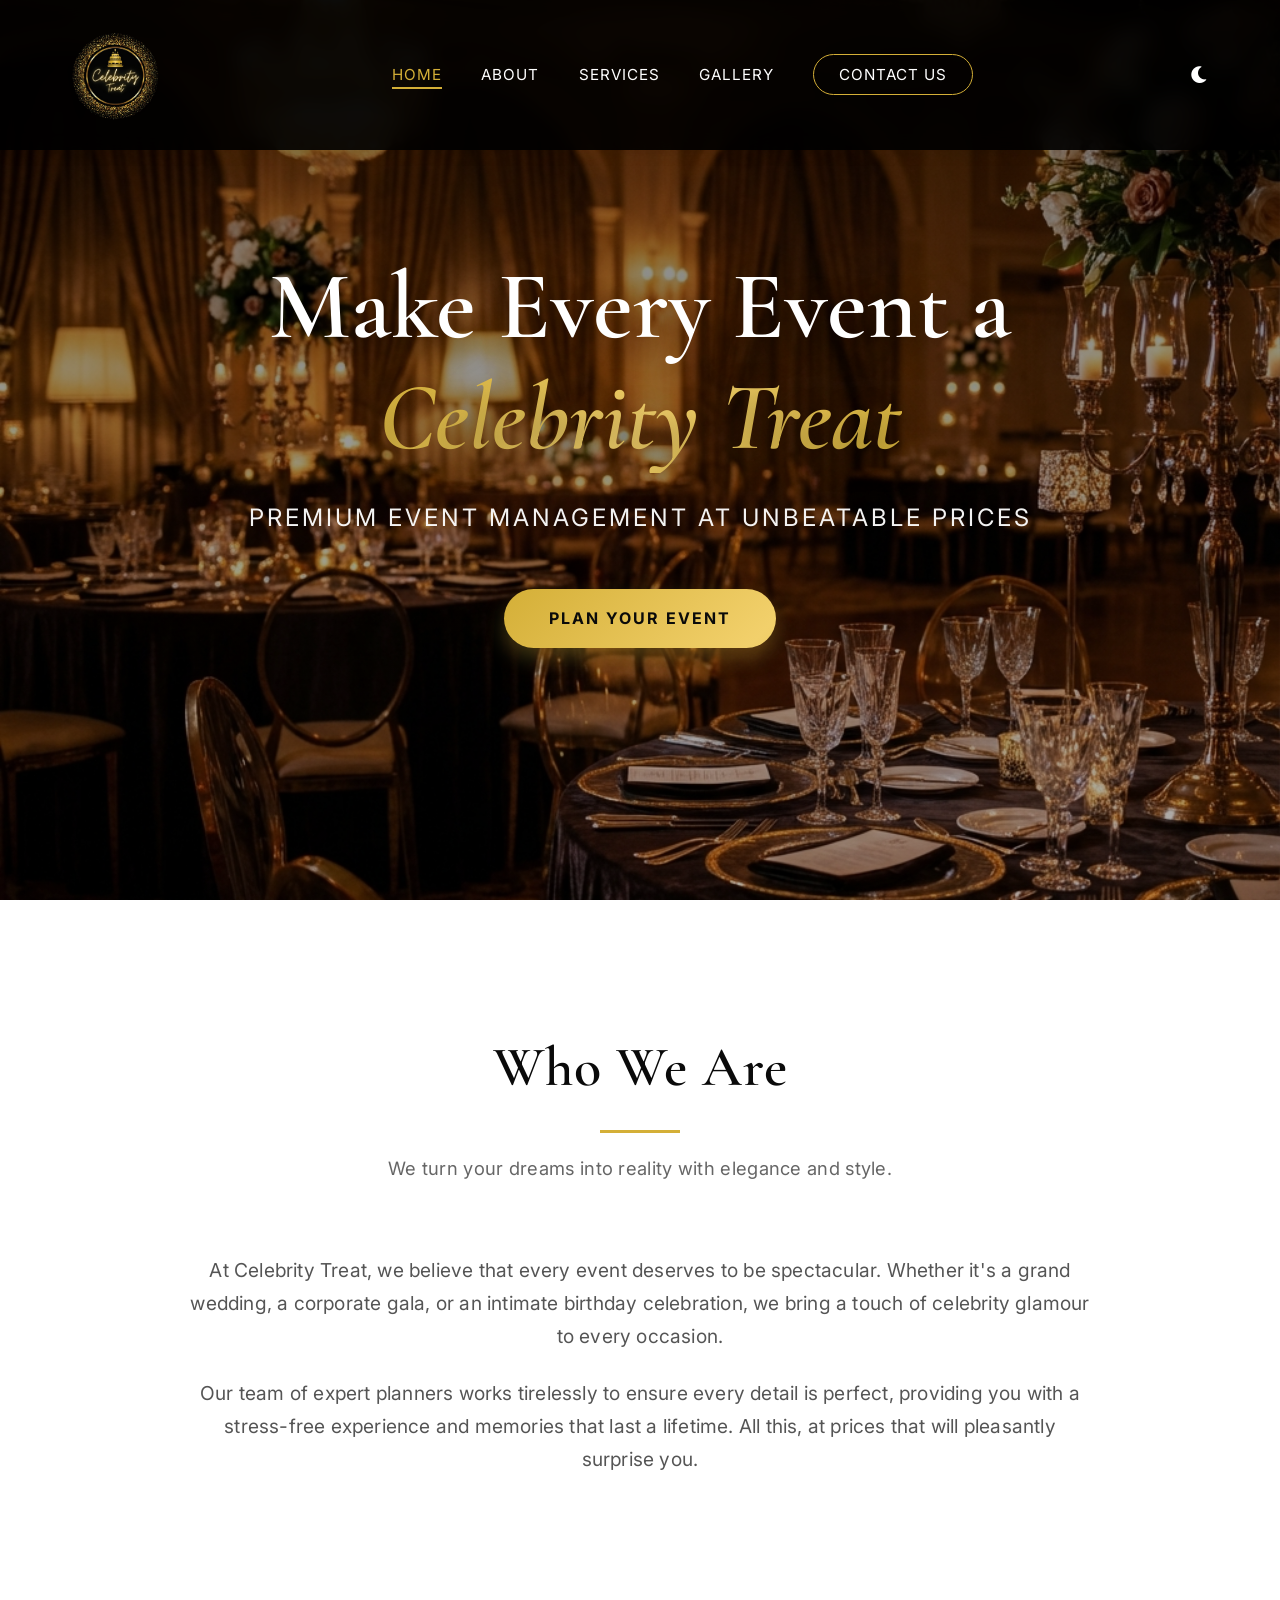
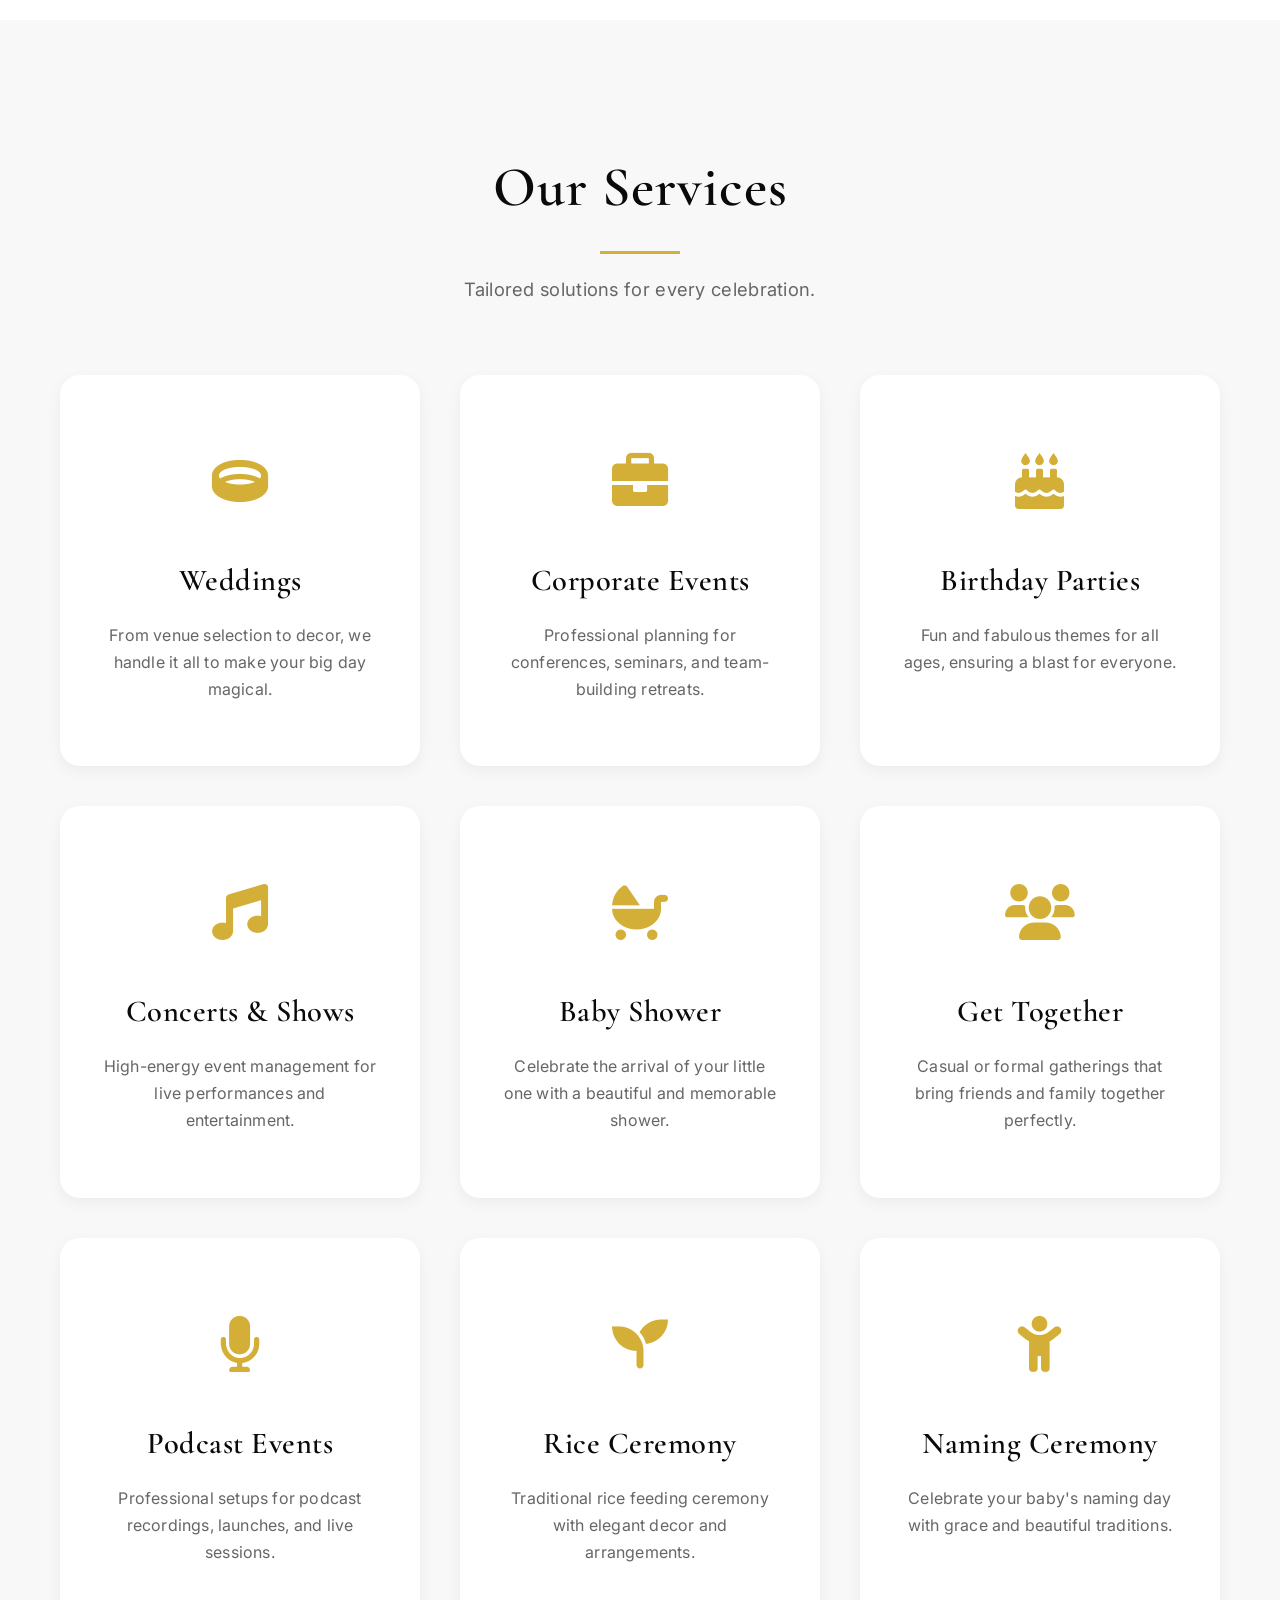
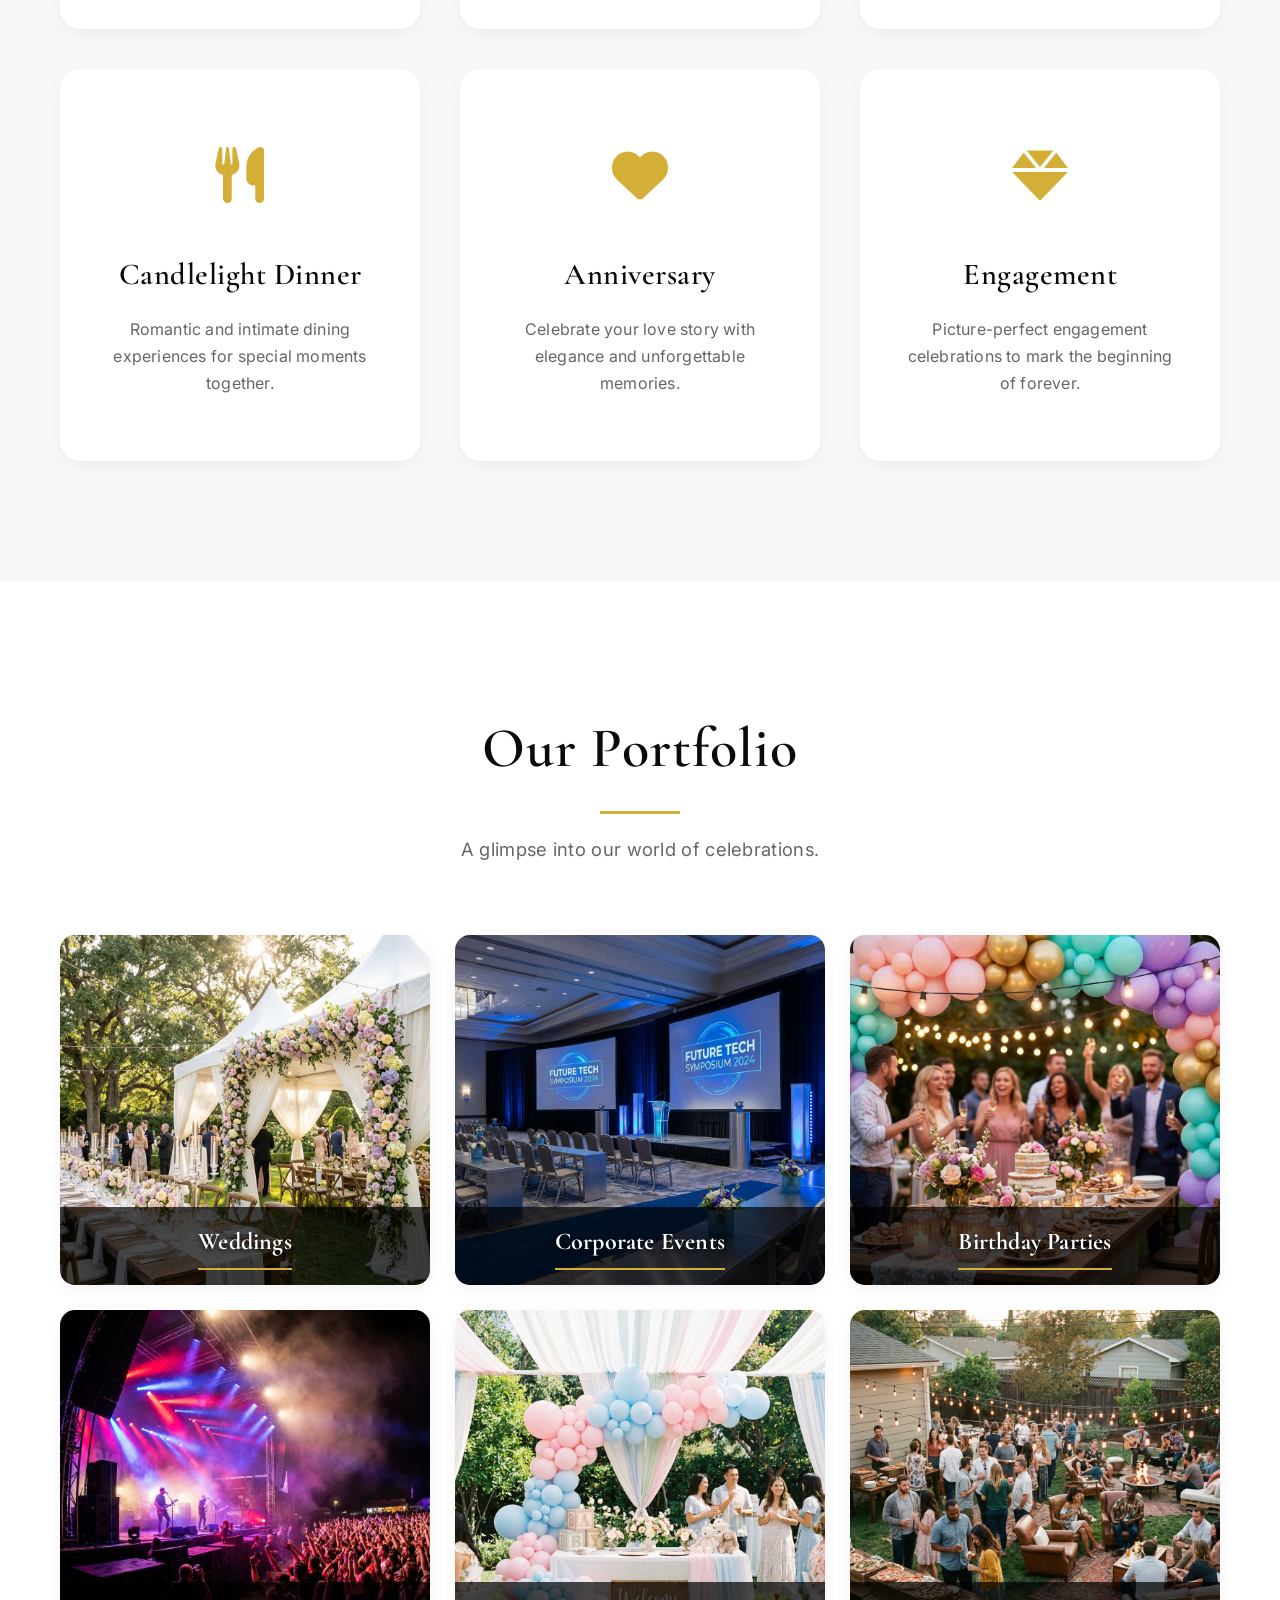
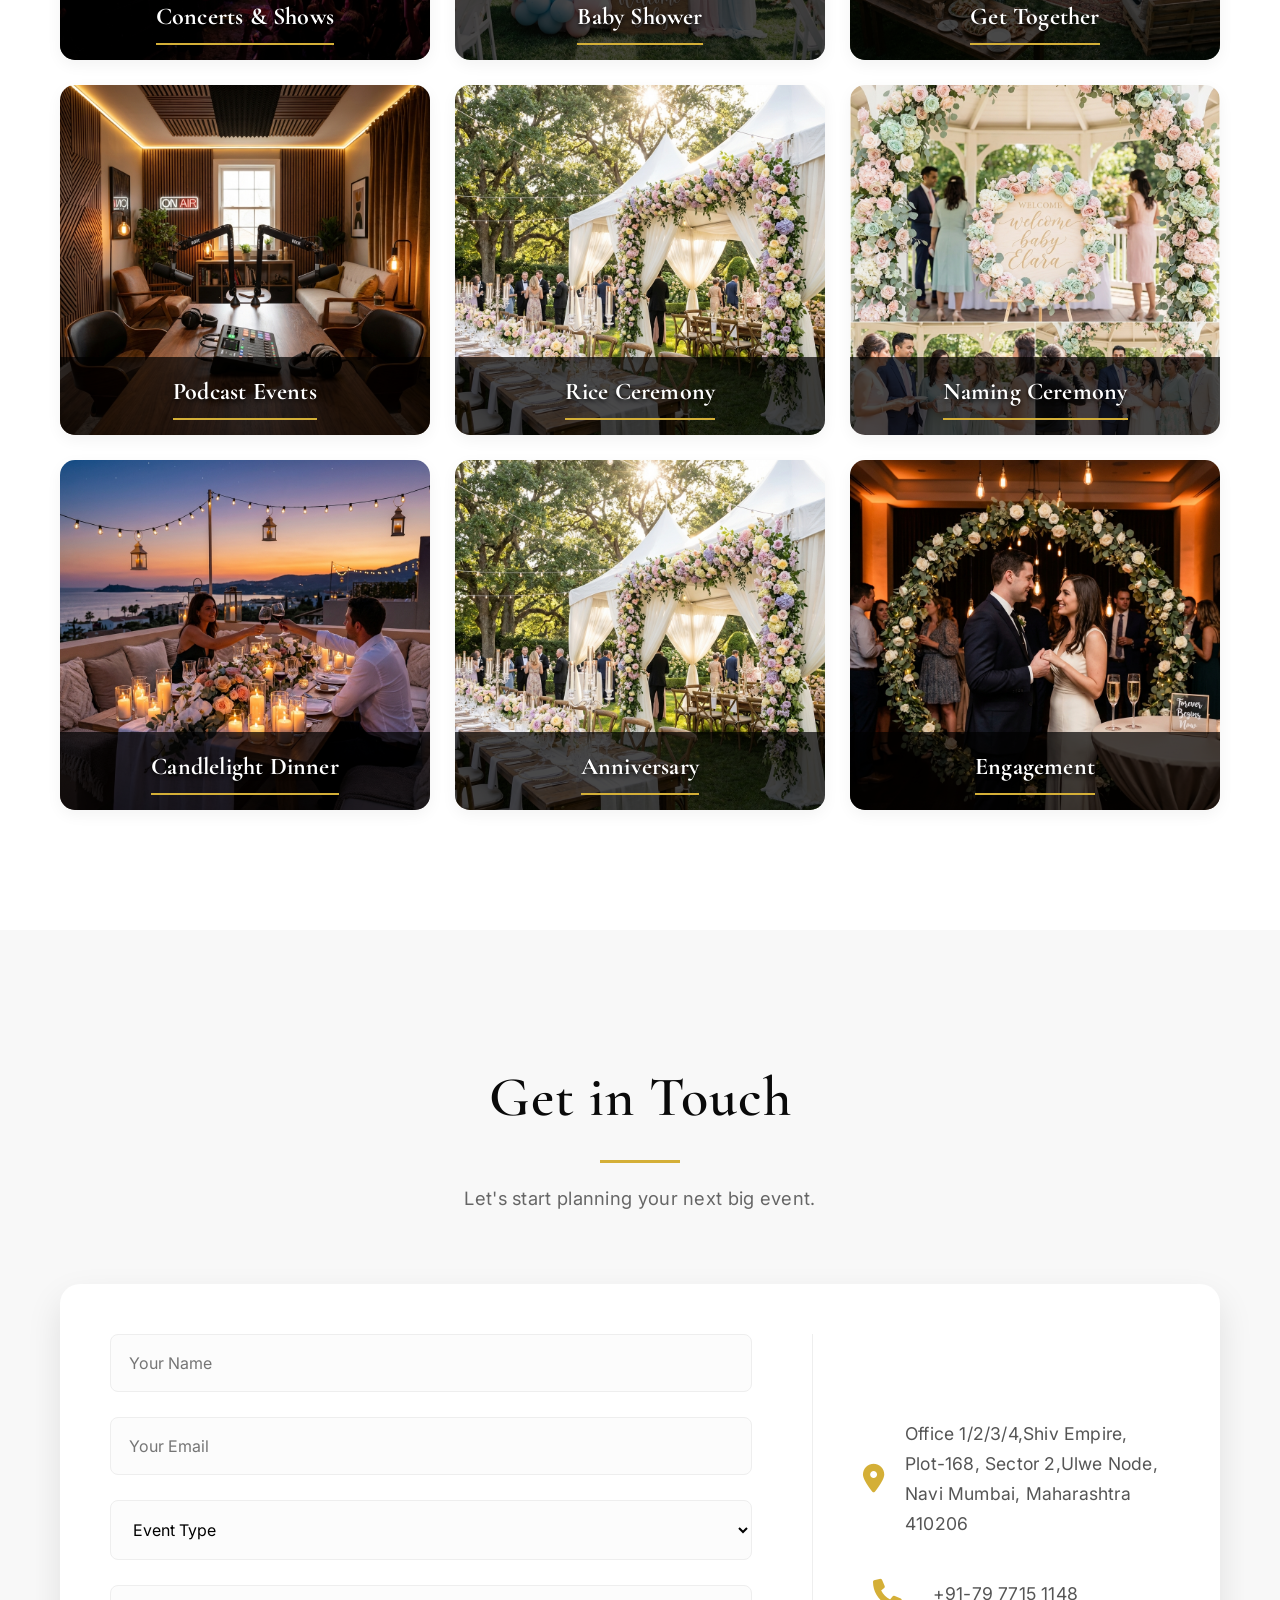
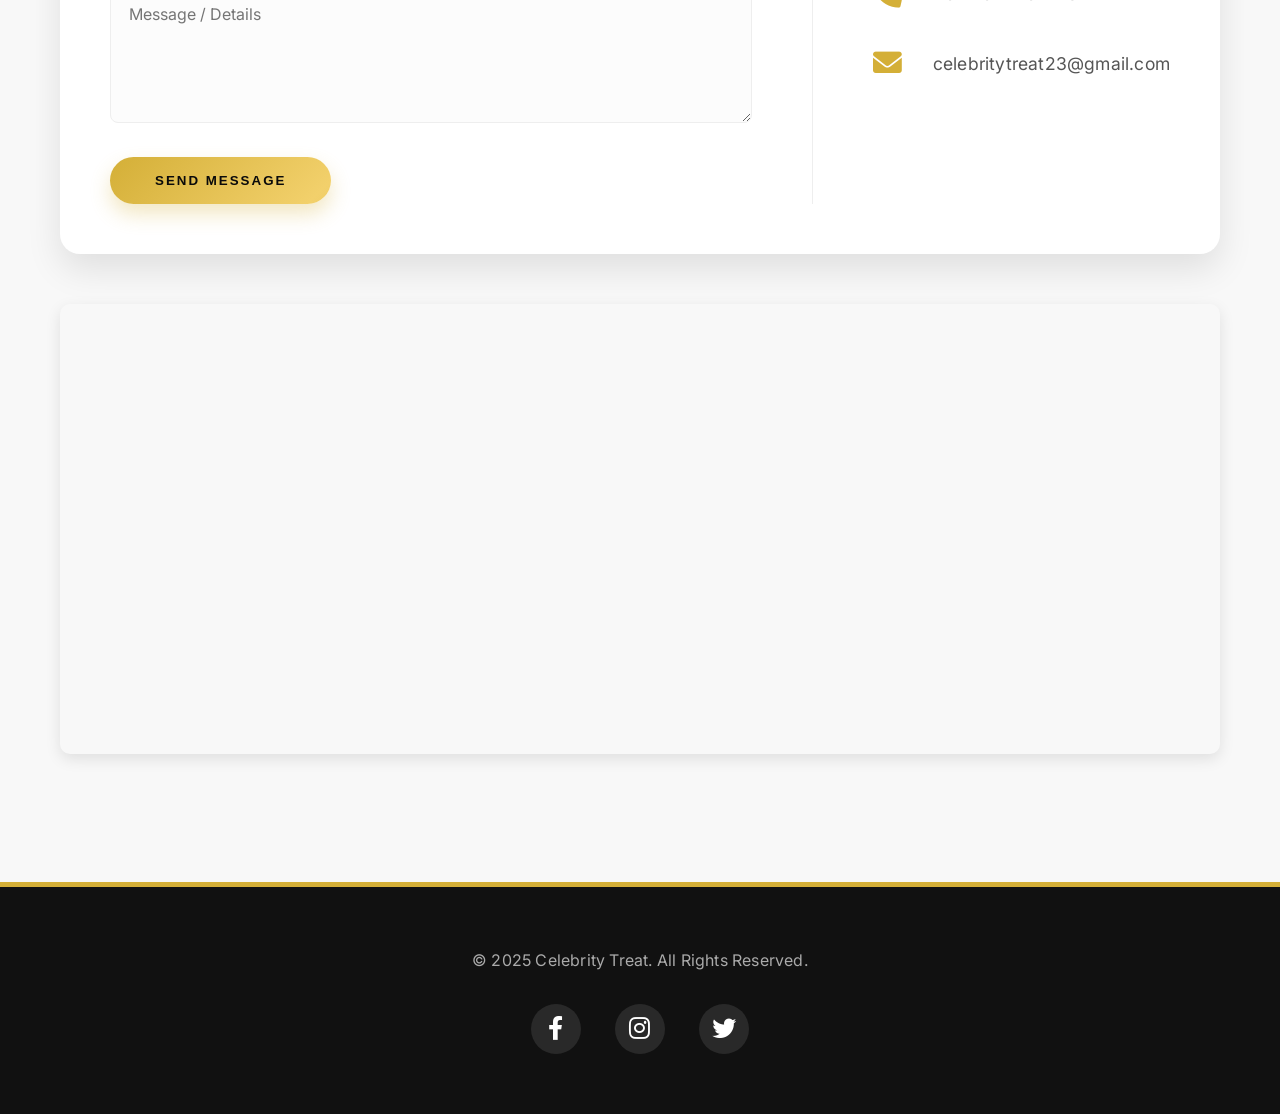
==== commit ae436ea7: "Initial commit" ====
--- a/index.html
+++ b/index.html
@@ -47,15 +47,8 @@
         </div>
     </header>
 
-    <!-- Hero Section with Slider -->
+    <!-- Hero Section -->
     <section id="home" class="hero reveal">
-        <div class="hero-slider">
-            <div class="slide"><img src="assets/wedding.jpg" alt="Weddings"></div>
-            <div class="slide"><img src="assets/corporate.jpg" alt="Corporate Events"></div>
-            <div class="slide"><img src="assets/birthday.jpg" alt="Birthday Parties"></div>
-            <div class="slide"><img src="assets/concert.jpg" alt="Concerts & Shows"></div>
-            <div class="slide"><img src="assets/baby_shower.jpg" alt="Baby Shower"></div>
-        </div>
         <div class="hero-content">
             <h1>Make Every Event a <span class="highlight">Celebrity Treat</span></h1>
             <p>Premium Event Management at Unbeatable Prices</p>
@@ -218,7 +211,7 @@
                     </div>
                 </div>
                 <div class="gallery-item">
-                    <img src="assets/corporate.jpg" alt="Candlelight Dinner">
+                    <img src="assets/candlelight_dinner.jpg" alt="Candlelight Dinner">
                     <div class="overlay">
                         <h3>Candlelight Dinner</h3>
                     </div>
--- a/style.css
+++ b/style.css
@@ -365,44 +365,14 @@
 
 /* Hero Section */
 .hero {
-    position: relative;
-    overflow: hidden;
     height: 100vh;
+    background: linear-gradient(rgba(0, 0, 0, 0.5), rgba(0, 0, 0, 0.3)), url('assets/hero_bg.jpg') no-repeat center center/cover;
+    background-attachment: fixed;
     display: flex;
     align-items: center;
     justify-content: center;
     text-align: center;
     color: var(--white);
-}
-
-.hero-slider {
-    position: absolute;
-    top: 0;
-    left: 0;
-    width: 100%;
-    height: 100%;
-    z-index: 1;
-}
-
-.hero-slider .slide {
-    position: absolute;
-    top: 0;
-    left: 100%;
-    width: 100%;
-    height: 100%;
-    opacity: 0;
-    transition: opacity 1s ease, left 1s ease;
-}
-
-.hero-slider .slide.active {
-    left: 0;
-    opacity: 1;
-}
-
-.hero-slider .slide img {
-    width: 100%;
-    height: 100%;
-    object-fit: cover;
 }
 
 .hero-content {
@@ -562,39 +532,37 @@
     bottom: 0;
     left: 0;
     width: 100%;
-    height: auto;
-    background: linear-gradient(to top, rgba(0, 0, 0, 0.85), transparent);
+    background: rgba(0, 0, 0, 0.7);
     display: flex;
     align-items: center;
     justify-content: center;
-    padding: 30px 20px;
+    padding: 15px;
     opacity: 1;
     transition: var(--transition);
-    z-index: 2;
+    z-index: 10;
+}
+
+.gallery-item:hover .overlay {
+    background: rgba(0, 0, 0, 0.85);
+    padding-bottom: 20px;
 }
 
 .gallery-item .overlay h3 {
+    color: #ffffff;
+    font-family: var(--font-heading);
+    font-size: 1.5rem;
+    border-bottom: 2px solid var(--primary-color);
+    padding-bottom: 5px;
+    margin: 0;
+    text-shadow: 0 2px 4px rgba(0, 0, 0, 0.9);
+    transform: none;
+    transition: var(--transition);
+}
+
+.gallery-item:hover .overlay h3 {
+    transform: scale(1.1);
     color: var(--primary-color);
-    font-family: var(--font-heading);
-    font-size: 1.8rem;
-    border-bottom: 2px solid var(--primary-color);
-    padding-bottom: 10px;
-    margin: 0;
-    text-shadow: 0 2px 4px rgba(0, 0, 0, 0.6);
-}
-
-.gallery-item .overlay h3 {
-    color: var(--primary-color);
-    font-family: var(--font-heading);
-    font-size: 1.8rem;
-    border-bottom: 2px solid var(--primary-color);
-    padding-bottom: 10px;
-    transform: translateY(0);
-    transition: var(--transition);
-}
-
-.gallery-item:hover .overlay h3 {
-    transform: scale(1.05);
+    border-color: var(--primary-color);
 }
 
 /* Contact Section */
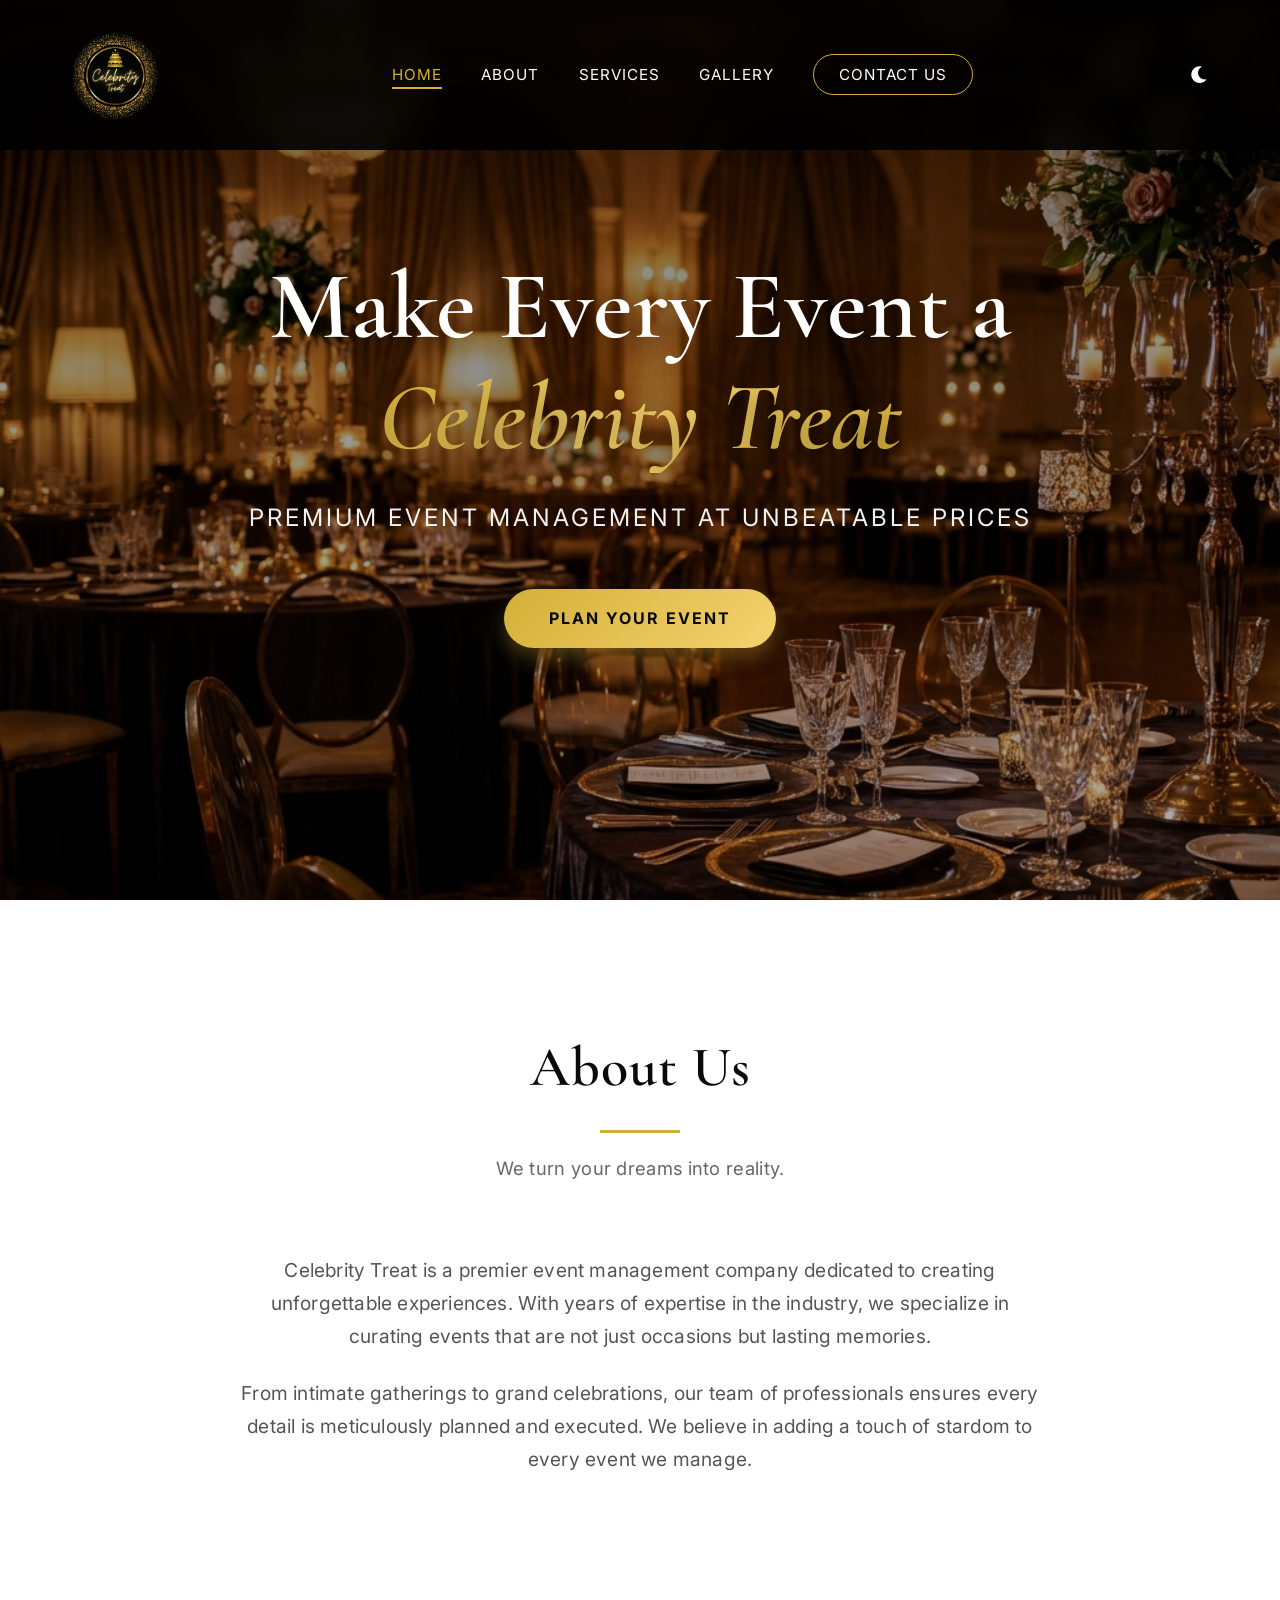
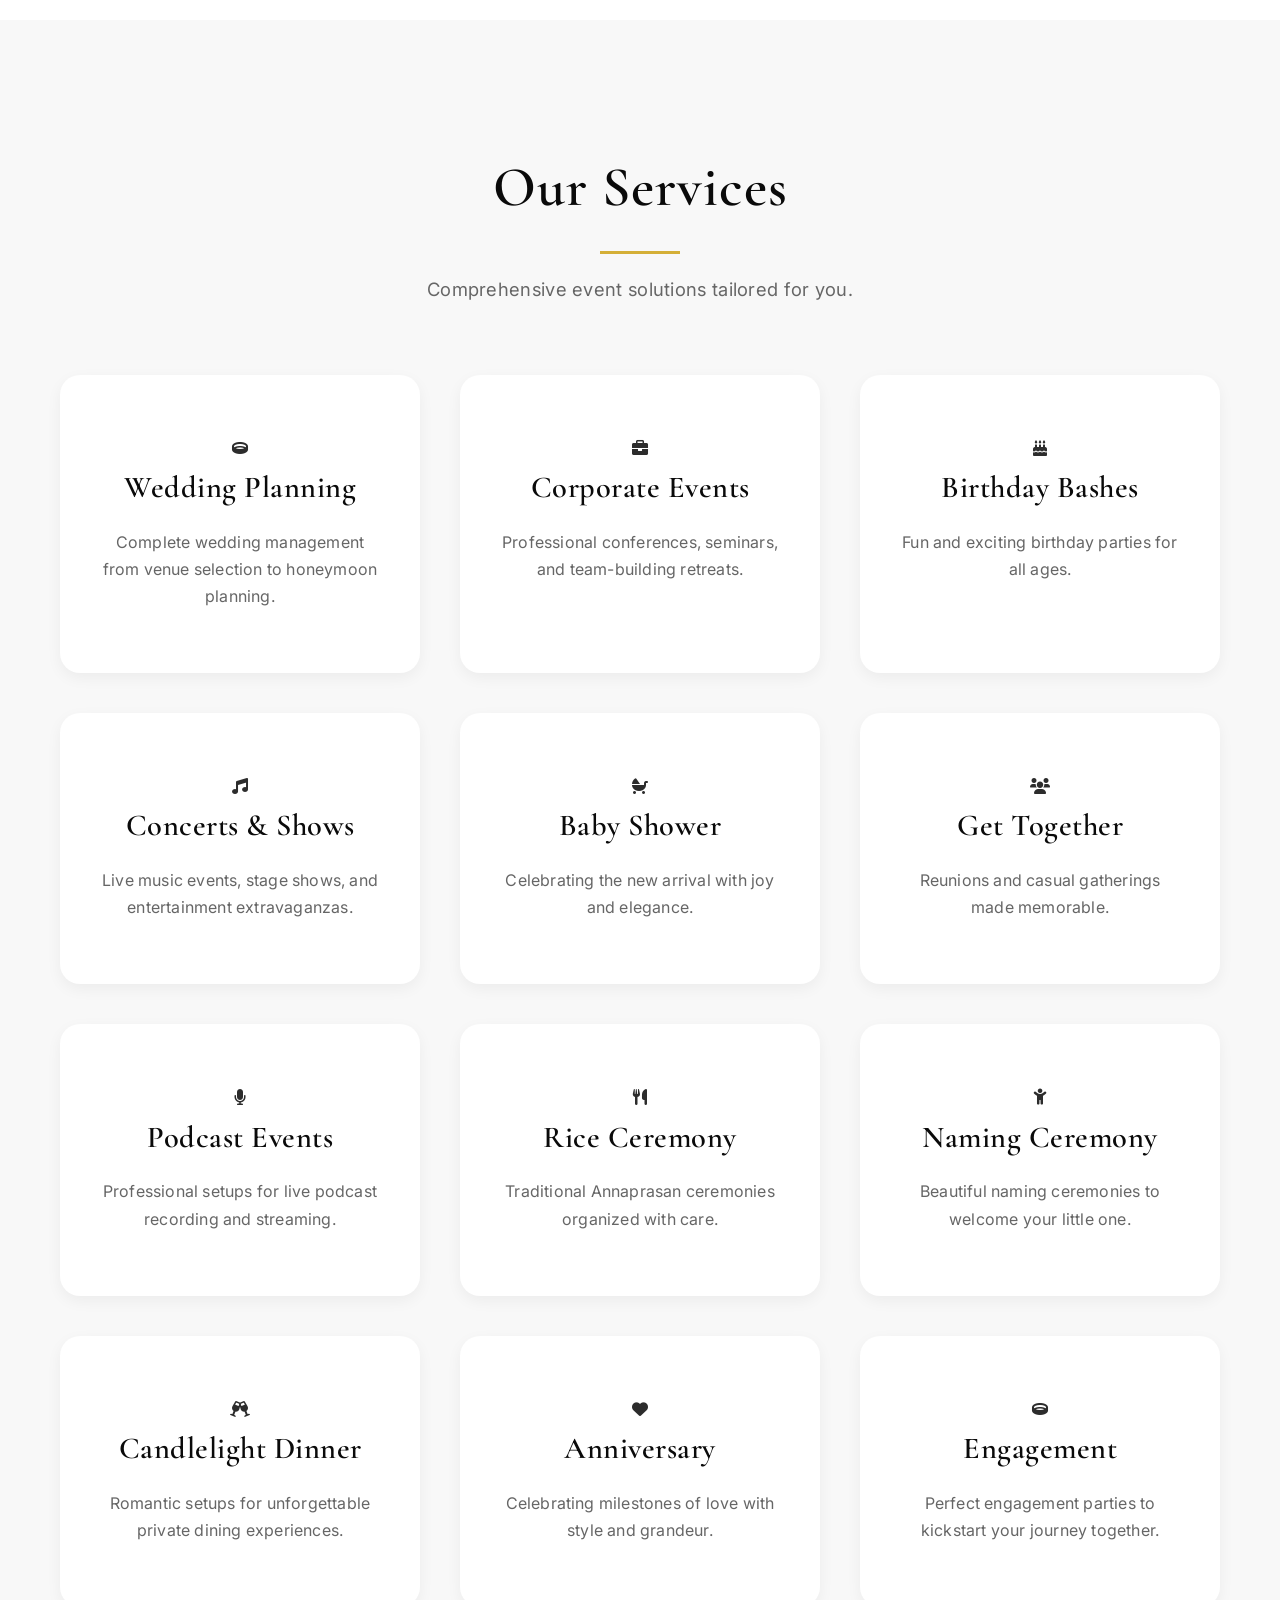
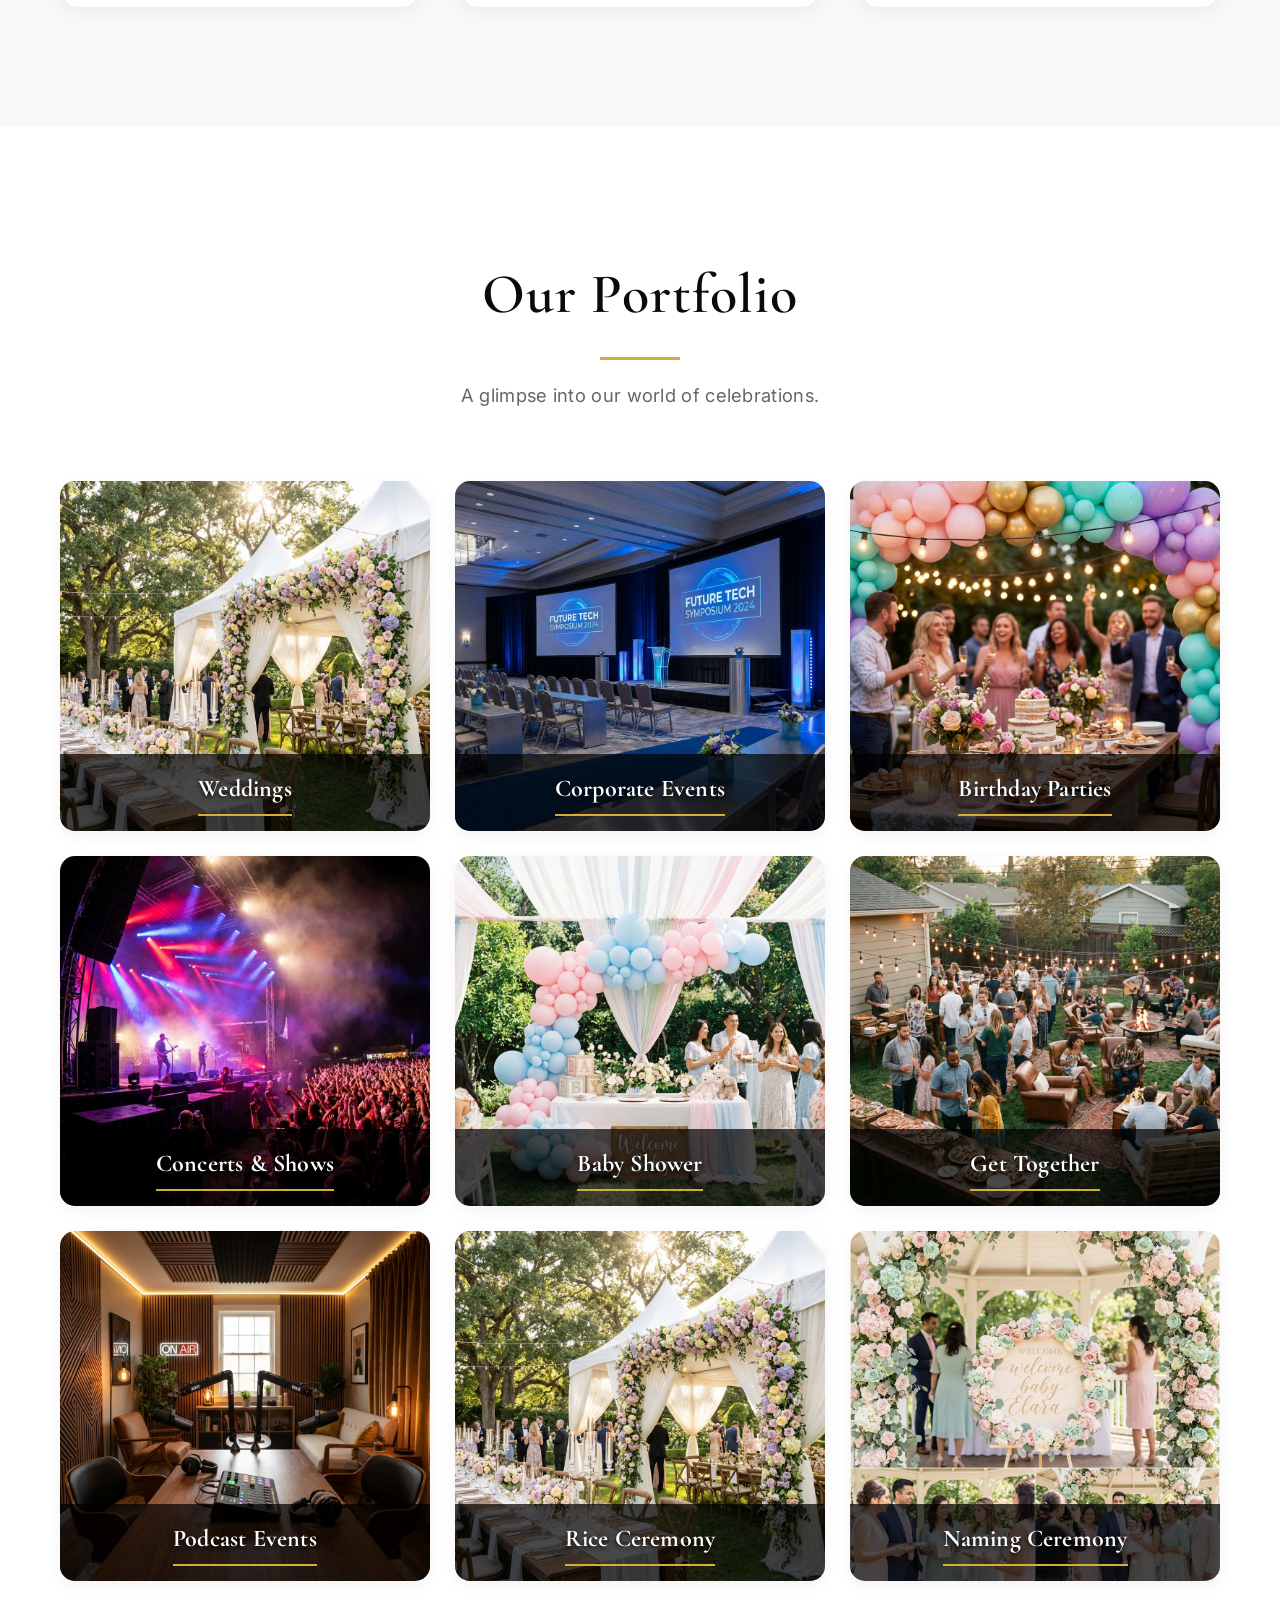
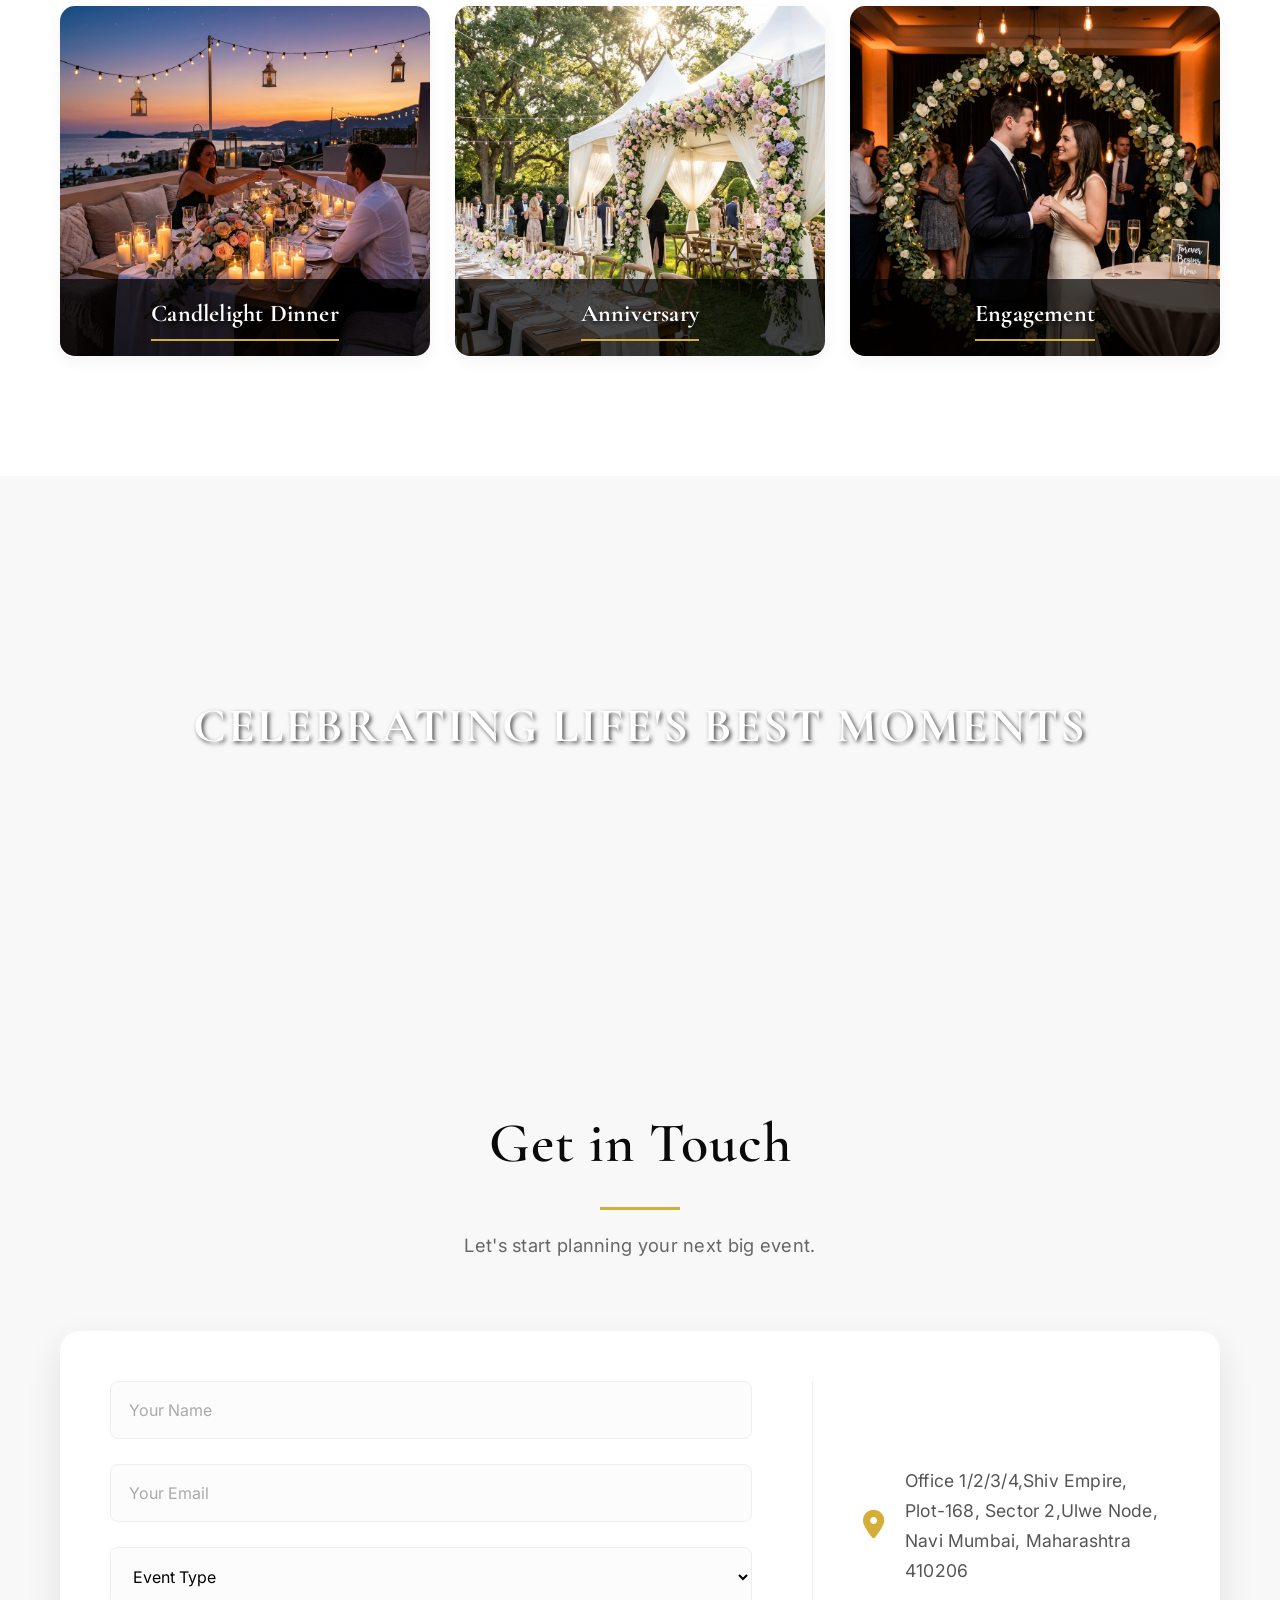
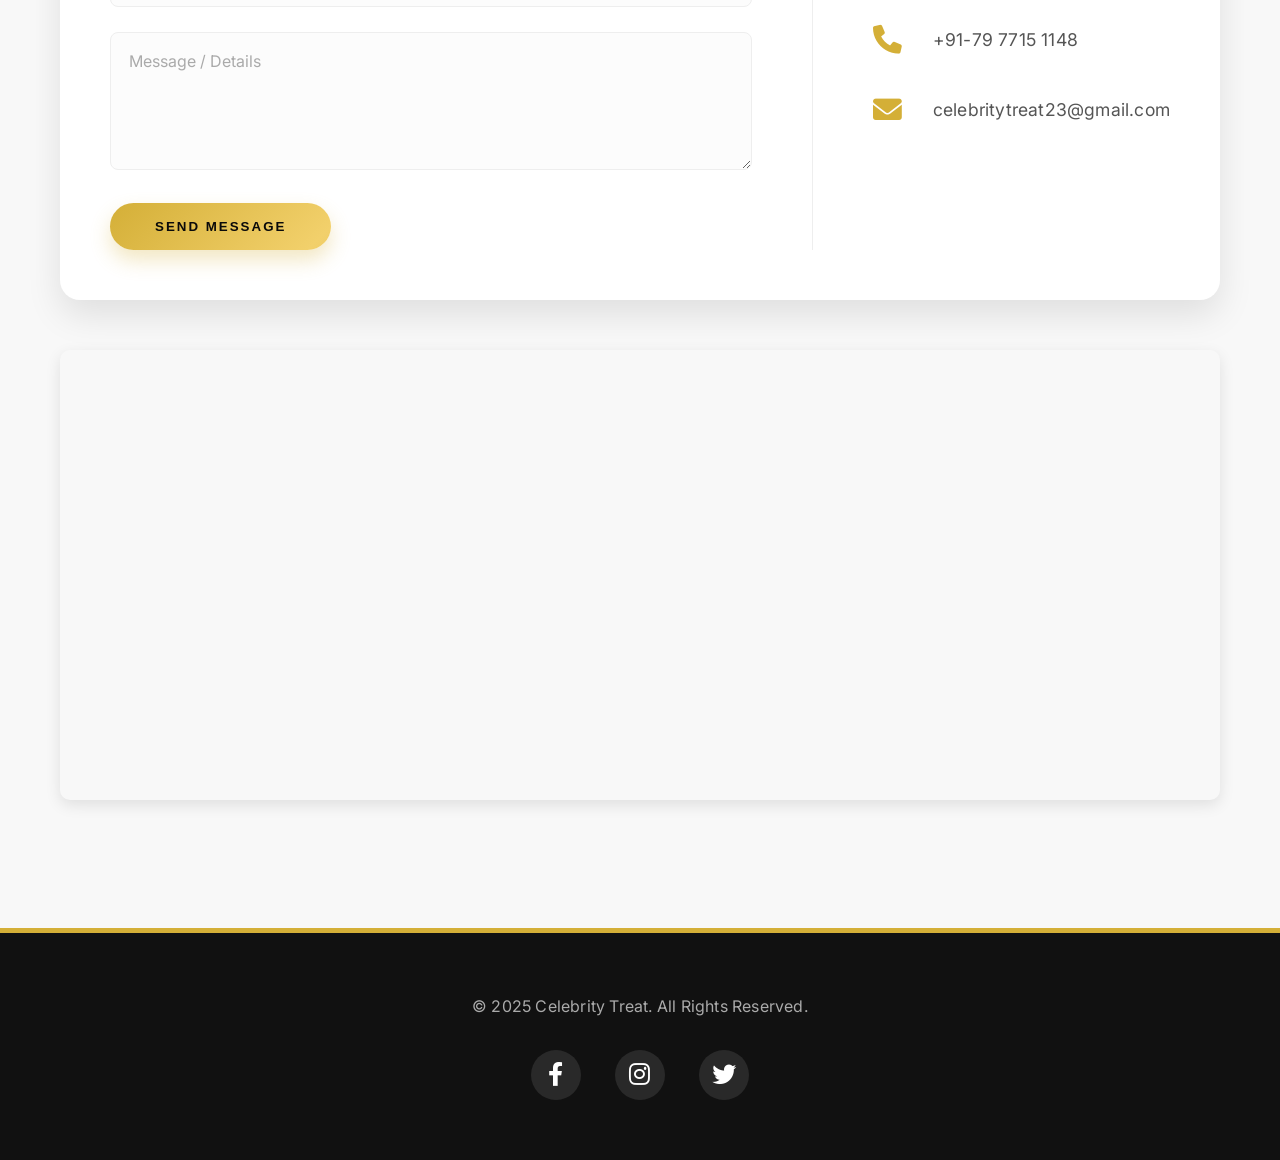
==== commit efcf7afa: "Initial commit" ====
--- a/index.html
+++ b/index.html
@@ -57,172 +57,173 @@
     </section>
 
     <!-- About Section -->
-    <section id="about" class="about reveal">
-        <div class="container">
-            <div class="section-title">
-                <h2>Who We Are</h2>
-                <p>We turn your dreams into reality with elegance and style.</p>
+    <section id="about" class="about">
+        <div class="container">
+            <div class="section-title reveal-up">
+                <h2>About Us</h2>
+                <p>We turn your dreams into reality.</p>
             </div>
             <div class="about-content">
-                <div class="about-text">
-                    <p>At Celebrity Treat, we believe that every event deserves to be spectacular. Whether it's a grand
-                        wedding, a corporate gala, or an intimate birthday celebration, we bring a touch of celebrity
-                        glamour to every occasion.</p>
-                    <p>Our team of expert planners works tirelessly to ensure every detail is perfect, providing you
-                        with a stress-free experience and memories that last a lifetime. All this, at prices that will
-                        pleasantly surprise you.</p>
+                <div class="about-text reveal-left"
+                    style="width: 100%; text-align: center; max-width: 800px; margin: 0 auto;">
+                    <p>Celebrity Treat is a premier event management company dedicated to creating unforgettable
+                        experiences. With years of expertise in the industry, we specialize in curating events that are
+                        not just occasions but lasting memories.</p>
+                    <p>From intimate gatherings to grand celebrations, our team of professionals ensures every detail is
+                        meticulously planned and executed. We believe in adding a touch of stardom to every event we
+                        manage.</p>
                 </div>
             </div>
         </div>
     </section>
 
     <!-- Services Section -->
-    <section id="services" class="services reveal">
-        <div class="container">
-            <div class="section-title">
+    <section id="services" class="services">
+        <div class="container">
+            <div class="section-title reveal-up">
                 <h2>Our Services</h2>
-                <p>Tailored solutions for every celebration.</p>
+                <p>Comprehensive event solutions tailored for you.</p>
             </div>
             <div class="services-grid">
-                <div class="service-card">
-                    <div class="service-icon"><i class="fas fa-ring"></i></div>
-                    <h3>Weddings</h3>
-                    <p>From venue selection to decor, we handle it all to make your big day magical.</p>
-                </div>
-                <div class="service-card">
-                    <div class="service-icon"><i class="fas fa-briefcase"></i></div>
+                <div class="service-card reveal-up delay-100">
+                    <i class="fas fa-ring"></i>
+                    <h3>Wedding Planning</h3>
+                    <p>Complete wedding management from venue selection to honeymoon planning.</p>
+                </div>
+                <div class="service-card reveal-up delay-200">
+                    <i class="fas fa-briefcase"></i>
                     <h3>Corporate Events</h3>
-                    <p>Professional planning for conferences, seminars, and team-building retreats.</p>
-                </div>
-                <div class="service-card">
-                    <div class="service-icon"><i class="fas fa-birthday-cake"></i></div>
-                    <h3>Birthday Parties</h3>
-                    <p>Fun and fabulous themes for all ages, ensuring a blast for everyone.</p>
-                </div>
-                <div class="service-card">
-                    <div class="service-icon"><i class="fas fa-music"></i></div>
+                    <p>Professional conferences, seminars, and team-building retreats.</p>
+                </div>
+                <div class="service-card reveal-up delay-300">
+                    <i class="fas fa-birthday-cake"></i>
+                    <h3>Birthday Bashes</h3>
+                    <p>Fun and exciting birthday parties for all ages.</p>
+                </div>
+                <div class="service-card reveal-up delay-400">
+                    <i class="fas fa-music"></i>
                     <h3>Concerts & Shows</h3>
-                    <p>High-energy event management for live performances and entertainment.</p>
-                </div>
-                <div class="service-card">
-                    <div class="service-icon"><i class="fas fa-baby-carriage"></i></div>
+                    <p>Live music events, stage shows, and entertainment extravaganzas.</p>
+                </div>
+                <div class="service-card reveal-up delay-100">
+                    <i class="fas fa-baby-carriage"></i>
                     <h3>Baby Shower</h3>
-                    <p>Celebrate the arrival of your little one with a beautiful and memorable shower.</p>
-                </div>
-                <div class="service-card">
-                    <div class="service-icon"><i class="fas fa-users"></i></div>
+                    <p>Celebrating the new arrival with joy and elegance.</p>
+                </div>
+                <div class="service-card reveal-up delay-200">
+                    <i class="fas fa-users"></i>
                     <h3>Get Together</h3>
-                    <p>Casual or formal gatherings that bring friends and family together perfectly.</p>
-                </div>
-                <div class="service-card">
-                    <div class="service-icon"><i class="fas fa-microphone"></i></div>
+                    <p>Reunions and casual gatherings made memorable.</p>
+                </div>
+                <div class="service-card reveal-up delay-300">
+                    <i class="fas fa-microphone"></i>
                     <h3>Podcast Events</h3>
-                    <p>Professional setups for podcast recordings, launches, and live sessions.</p>
-                </div>
-                <div class="service-card">
-                    <div class="service-icon"><i class="fas fa-seedling"></i></div>
+                    <p>Professional setups for live podcast recording and streaming.</p>
+                </div>
+                <div class="service-card reveal-up delay-400">
+                    <i class="fas fa-utensils"></i>
                     <h3>Rice Ceremony</h3>
-                    <p>Traditional rice feeding ceremony with elegant decor and arrangements.</p>
-                </div>
-                <div class="service-card">
-                    <div class="service-icon"><i class="fas fa-child"></i></div>
+                    <p>Traditional Annaprasan ceremonies organized with care.</p>
+                </div>
+                <div class="service-card reveal-up delay-100">
+                    <i class="fas fa-child"></i>
                     <h3>Naming Ceremony</h3>
-                    <p>Celebrate your baby's naming day with grace and beautiful traditions.</p>
-                </div>
-                <div class="service-card">
-                    <div class="service-icon"><i class="fas fa-utensils"></i></div>
+                    <p>Beautiful naming ceremonies to welcome your little one.</p>
+                </div>
+                <div class="service-card reveal-up delay-200">
+                    <i class="fas fa-glass-cheers"></i>
                     <h3>Candlelight Dinner</h3>
-                    <p>Romantic and intimate dining experiences for special moments together.</p>
-                </div>
-                <div class="service-card">
-                    <div class="service-icon"><i class="fas fa-heart"></i></div>
+                    <p>Romantic setups for unforgettable private dining experiences.</p>
+                </div>
+                <div class="service-card reveal-up delay-300">
+                    <i class="fas fa-heart"></i>
                     <h3>Anniversary</h3>
-                    <p>Celebrate your love story with elegance and unforgettable memories.</p>
-                </div>
-                <div class="service-card">
-                    <div class="service-icon"><i class="fas fa-gem"></i></div>
+                    <p>Celebrating milestones of love with style and grandeur.</p>
+                </div>
+                <div class="service-card reveal-up delay-400">
+                    <i class="fas fa-ring"></i>
                     <h3>Engagement</h3>
-                    <p>Picture-perfect engagement celebrations to mark the beginning of forever.</p>
+                    <p>Perfect engagement parties to kickstart your journey together.</p>
                 </div>
             </div>
         </div>
     </section>
 
     <!-- Gallery Section -->
-    <section id="gallery" class="gallery reveal">
-        <div class="container">
-            <div class="section-title">
+    <section id="gallery" class="gallery">
+        <div class="container">
+            <div class="section-title reveal-up">
                 <h2>Our Portfolio</h2>
                 <p>A glimpse into our world of celebrations.</p>
             </div>
             <div class="gallery-grid">
-                <div class="gallery-item">
+                <div class="gallery-item zoom-in delay-100">
                     <img src="assets/wedding.jpg" alt="Wedding Event">
                     <div class="overlay">
                         <h3>Weddings</h3>
                     </div>
                 </div>
-                <div class="gallery-item">
+                <div class="gallery-item zoom-in delay-200">
                     <img src="assets/corporate.jpg" alt="Corporate Event">
                     <div class="overlay">
                         <h3>Corporate Events</h3>
                     </div>
                 </div>
-                <div class="gallery-item">
+                <div class="gallery-item zoom-in delay-300">
                     <img src="assets/birthday.jpg" alt="Birthday Party">
                     <div class="overlay">
                         <h3>Birthday Parties</h3>
                     </div>
                 </div>
-                <div class="gallery-item">
+                <div class="gallery-item zoom-in delay-400">
                     <img src="assets/concert.jpg" alt="Concert Event">
                     <div class="overlay">
                         <h3>Concerts & Shows</h3>
                     </div>
                 </div>
-                <div class="gallery-item">
+                <div class="gallery-item zoom-in delay-100">
                     <img src="assets/baby_shower.jpg" alt="Baby Shower">
                     <div class="overlay">
                         <h3>Baby Shower</h3>
                     </div>
                 </div>
-                <div class="gallery-item">
+                <div class="gallery-item zoom-in delay-200">
                     <img src="assets/get_together.jpg" alt="Get Together">
                     <div class="overlay">
                         <h3>Get Together</h3>
                     </div>
                 </div>
-                <div class="gallery-item">
+                <div class="gallery-item zoom-in delay-300">
                     <img src="assets/podcast.jpg" alt="Podcast Event">
                     <div class="overlay">
                         <h3>Podcast Events</h3>
                     </div>
                 </div>
-                <div class="gallery-item">
+                <div class="gallery-item zoom-in delay-400">
                     <img src="assets/wedding.jpg" alt="Rice Ceremony">
                     <div class="overlay">
                         <h3>Rice Ceremony</h3>
                     </div>
                 </div>
-                <div class="gallery-item">
+                <div class="gallery-item zoom-in delay-100">
                     <img src="assets/naming_ceremony.jpg" alt="Naming Ceremony">
                     <div class="overlay">
                         <h3>Naming Ceremony</h3>
                     </div>
                 </div>
-                <div class="gallery-item">
+                <div class="gallery-item zoom-in delay-200">
                     <img src="assets/candlelight_dinner.jpg" alt="Candlelight Dinner">
                     <div class="overlay">
                         <h3>Candlelight Dinner</h3>
                     </div>
                 </div>
-                <div class="gallery-item">
+                <div class="gallery-item zoom-in delay-300">
                     <img src="assets/wedding.jpg" alt="Anniversary">
                     <div class="overlay">
                         <h3>Anniversary</h3>
                     </div>
                 </div>
-                <div class="gallery-item">
+                <div class="gallery-item zoom-in delay-400">
                     <img src="assets/engagement.jpg" alt="Engagement">
                     <div class="overlay">
                         <h3>Engagement</h3>
@@ -232,10 +233,17 @@
         </div>
     </section>
 
+    <!-- Parallax Section -->
+    <section class="parallax-section">
+        <div class="parallax-content">
+            <h2>Celebrating Life's Best Moments</h2>
+        </div>
+    </section>
+
     <!-- Contact Section -->
-    <section id="contact" class="contact reveal">
-        <div class="container">
-            <div class="section-title">
+    <section id="contact" class="contact">
+        <div class="container">
+            <div class="section-title reveal-up">
                 <h2>Get in Touch</h2>
                 <p>Let's start planning your next big event.</p>
             </div>
@@ -294,7 +302,8 @@
         <div class="container">
             <p>&copy; 2025 Celebrity Treat. All Rights Reserved.</p>
             <div class="social-links">
-                <a href="#"><i class="fab fa-facebook-f"></i></a>
+                <a href="https://www.facebook.com/share/1D6rFhLj76/" target="_blank"><i
+                        class="fab fa-facebook-f"></i></a>
                 <a href="https://instagram.com/celebrity_treat_2025" target="_blank"><i
                         class="fab fa-instagram"></i></a>
                 <a href="#"><i class="fab fa-twitter"></i></a>
@@ -302,6 +311,15 @@
         </div>
     </footer>
 
+    <!-- Lightbox Modal -->
+    <div id="lightbox" class="lightbox">
+        <span class="close-lightbox">&times;</span>
+        <img class="lightbox-content" id="lightbox-img">
+        <div class="lightbox-caption"></div>
+        <a class="prev">&#10094;</a>
+        <a class="next">&#10095;</a>
+    </div>
+
     <script src="script.js"></script>
 </body>
 
--- a/style.css
+++ b/style.css
@@ -604,6 +604,11 @@
     transition: var(--transition);
 }
 
+.input-group input::placeholder,
+.input-group textarea::placeholder {
+    color: #aaa;
+}
+
 .input-group input:focus,
 .input-group select:focus,
 .input-group textarea:focus {
@@ -639,6 +644,15 @@
     font-size: 1.1rem;
     color: #555;
     font-weight: 400;
+}
+
+.info-item p a {
+    color: #555;
+    transition: var(--transition);
+}
+
+.info-item p a:hover {
+    color: var(--primary-color);
 }
 
 /* Footer */
@@ -826,4 +840,207 @@
         transform: scale(1);
         opacity: 1;
     }
+}
+
+/* Lightbox Modal */
+.lightbox {
+    display: none;
+    position: fixed;
+    z-index: 10000;
+    padding-top: 50px;
+    left: 0;
+    top: 0;
+    width: 100%;
+    height: 100%;
+    overflow: auto;
+    background-color: rgba(0, 0, 0, 0.95);
+    backdrop-filter: blur(5px);
+}
+
+.lightbox-content {
+    margin: auto;
+    display: block;
+    width: 80%;
+    max-width: 900px;
+    max-height: 80vh;
+    object-fit: contain;
+    border-radius: 5px;
+    box-shadow: 0 0 20px rgba(0, 0, 0, 0.5);
+    animation: zoomIn 0.3s ease;
+}
+
+@keyframes zoomIn {
+    from {
+        transform: scale(0.9);
+        opacity: 0;
+    }
+
+    to {
+        transform: scale(1);
+        opacity: 1;
+    }
+}
+
+.lightbox-caption {
+    margin: auto;
+    display: block;
+    width: 80%;
+    max-width: 700px;
+    text-align: center;
+    color: var(--white);
+    padding: 20px 0;
+    height: 150px;
+    font-family: var(--font-heading);
+    font-size: 1.5rem;
+    letter-spacing: 1px;
+}
+
+.close-lightbox {
+    position: absolute;
+    top: 20px;
+    right: 35px;
+    color: #f1f1f1;
+    font-size: 40px;
+    font-weight: bold;
+    transition: 0.3s;
+    cursor: pointer;
+    z-index: 10001;
+}
+
+.close-lightbox:hover,
+.close-lightbox:focus {
+    color: var(--primary-color);
+    text-decoration: none;
+    cursor: pointer;
+}
+
+.prev,
+.next {
+    cursor: pointer;
+    position: absolute;
+    top: 50%;
+    width: auto;
+    padding: 16px;
+    margin-top: -50px;
+    color: white;
+    font-weight: bold;
+    font-size: 30px;
+    transition: 0.6s ease;
+    border-radius: 0 3px 3px 0;
+    user-select: none;
+    -webkit-user-select: none;
+    z-index: 10001;
+}
+
+.next {
+    right: 0;
+    border-radius: 3px 0 0 3px;
+}
+
+.prev:hover,
+.next:hover {
+    background-color: rgba(212, 175, 55, 0.8);
+    color: var(--white);
+}
+
+@media only screen and (max-width: 700px) {
+    .lightbox-content {
+        width: 95%;
+    }
+
+    .prev,
+    .next {
+        padding: 10px;
+        font-size: 20px;
+    }
+}
+
+/* Scroll Animations */
+.reveal-up,
+.reveal-left,
+.reveal-right,
+.zoom-in {
+    opacity: 0;
+    transition: all 0.8s cubic-bezier(0.5, 0, 0, 1);
+}
+
+.reveal-up {
+    transform: translateY(50px);
+}
+
+.reveal-left {
+    transform: translateX(-50px);
+}
+
+.reveal-right {
+    transform: translateX(50px);
+}
+
+.zoom-in {
+    transform: scale(0.9);
+}
+
+.reveal-up.active,
+.reveal-left.active,
+.reveal-right.active {
+    opacity: 1;
+    transform: translate(0);
+}
+
+.zoom-in.active {
+    opacity: 1;
+    transform: scale(1);
+}
+
+/* Staggered Delays */
+.delay-100 {
+    transition-delay: 0.1s;
+}
+
+.delay-200 {
+    transition-delay: 0.2s;
+}
+
+.delay-300 {
+    transition-delay: 0.3s;
+}
+
+.delay-400 {
+    transition-delay: 0.4s;
+}
+
+/* Parallax Section */
+.parallax-section {
+    background-image: linear-gradient(rgba(0, 0, 0, 0.5), rgba(0, 0, 0, 0.5)), url('assets/celebration_bg.jpg');
+    background-attachment: fixed;
+    background-position: center;
+    background-repeat: no-repeat;
+    background-size: cover;
+    height: 400px;
+    display: flex;
+    align-items: center;
+    justify-content: center;
+    text-align: center;
+    color: var(--white);
+    margin: 50px 0;
+}
+
+.parallax-content h2 {
+    font-family: var(--font-heading);
+    font-size: 3rem;
+    text-shadow: 2px 2px 4px rgba(0, 0, 0, 0.7);
+    letter-spacing: 2px;
+    text-transform: uppercase;
+}
+
+@media (max-width: 768px) {
+    .parallax-section {
+        background-attachment: scroll;
+        /* Disable fixed bg on mobile for performance */
+        height: 300px;
+    }
+
+    .parallax-content h2 {
+        font-size: 2rem;
+    }
 }
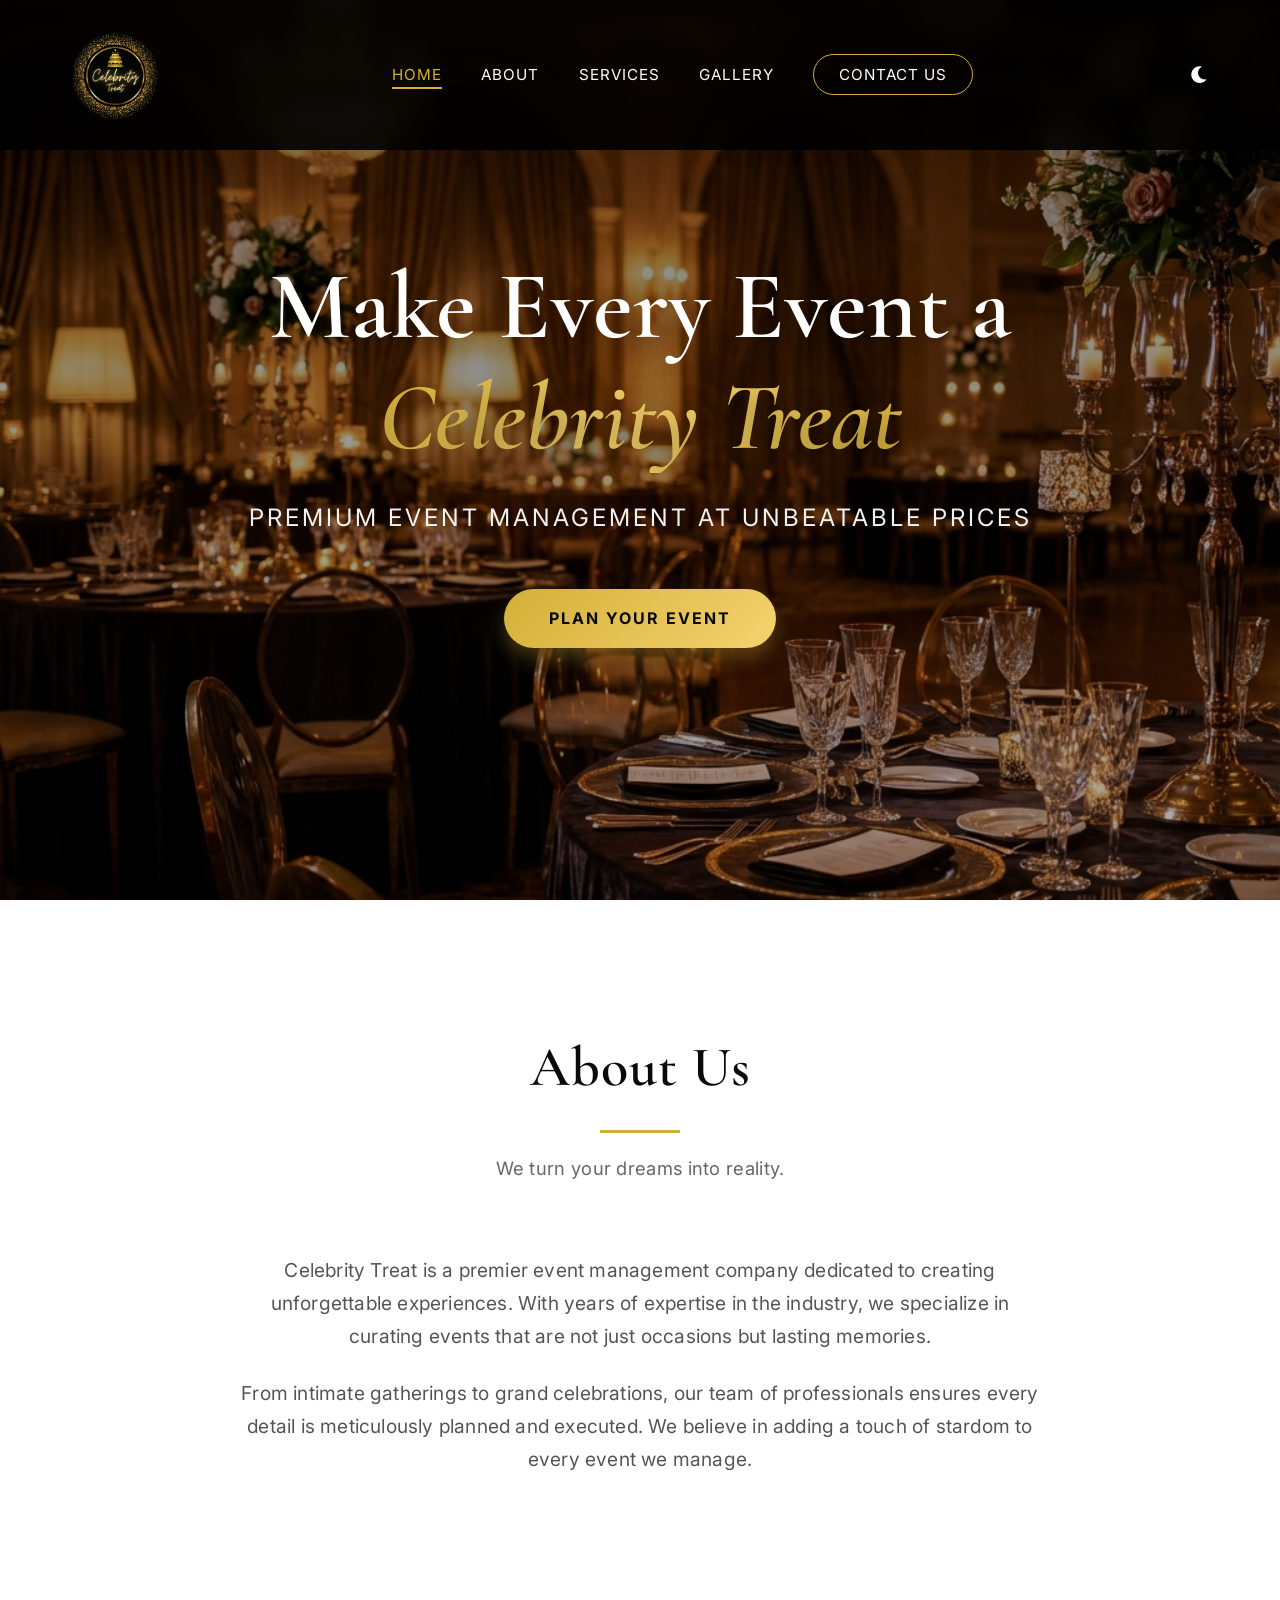
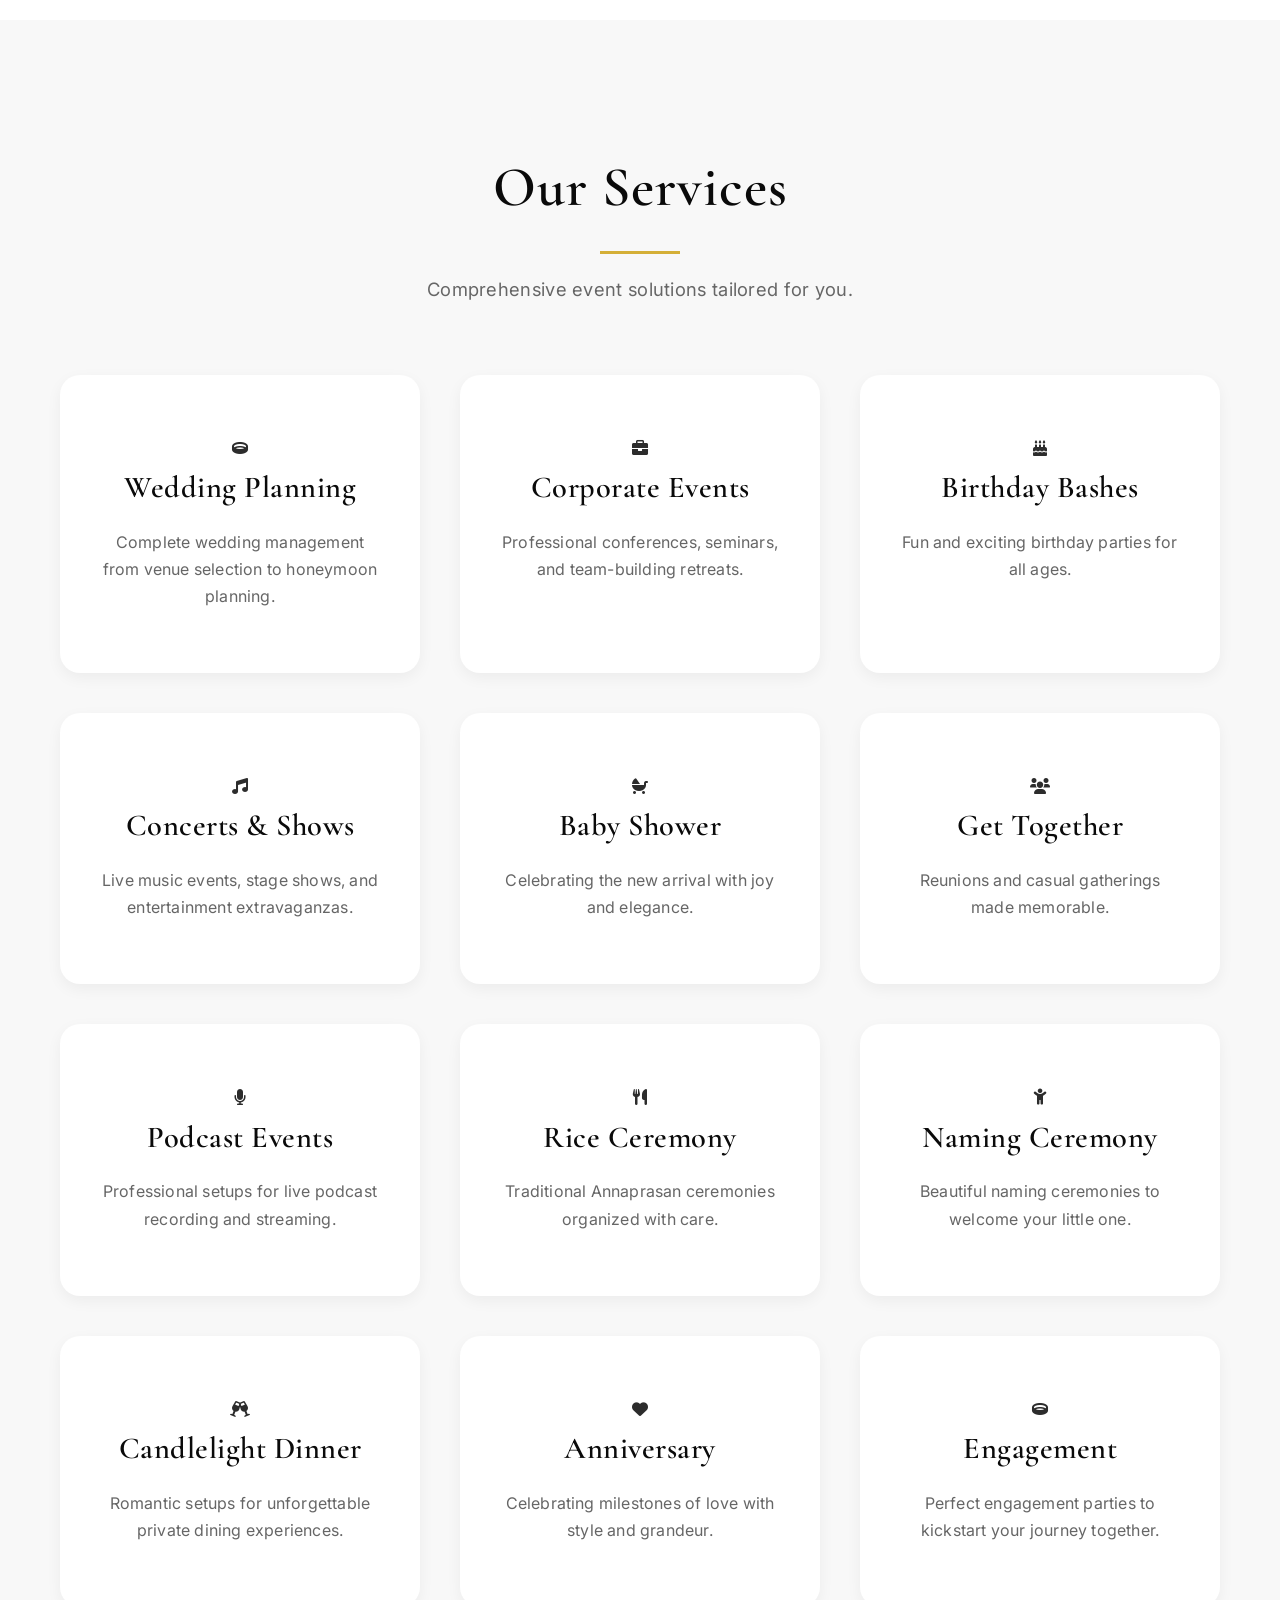
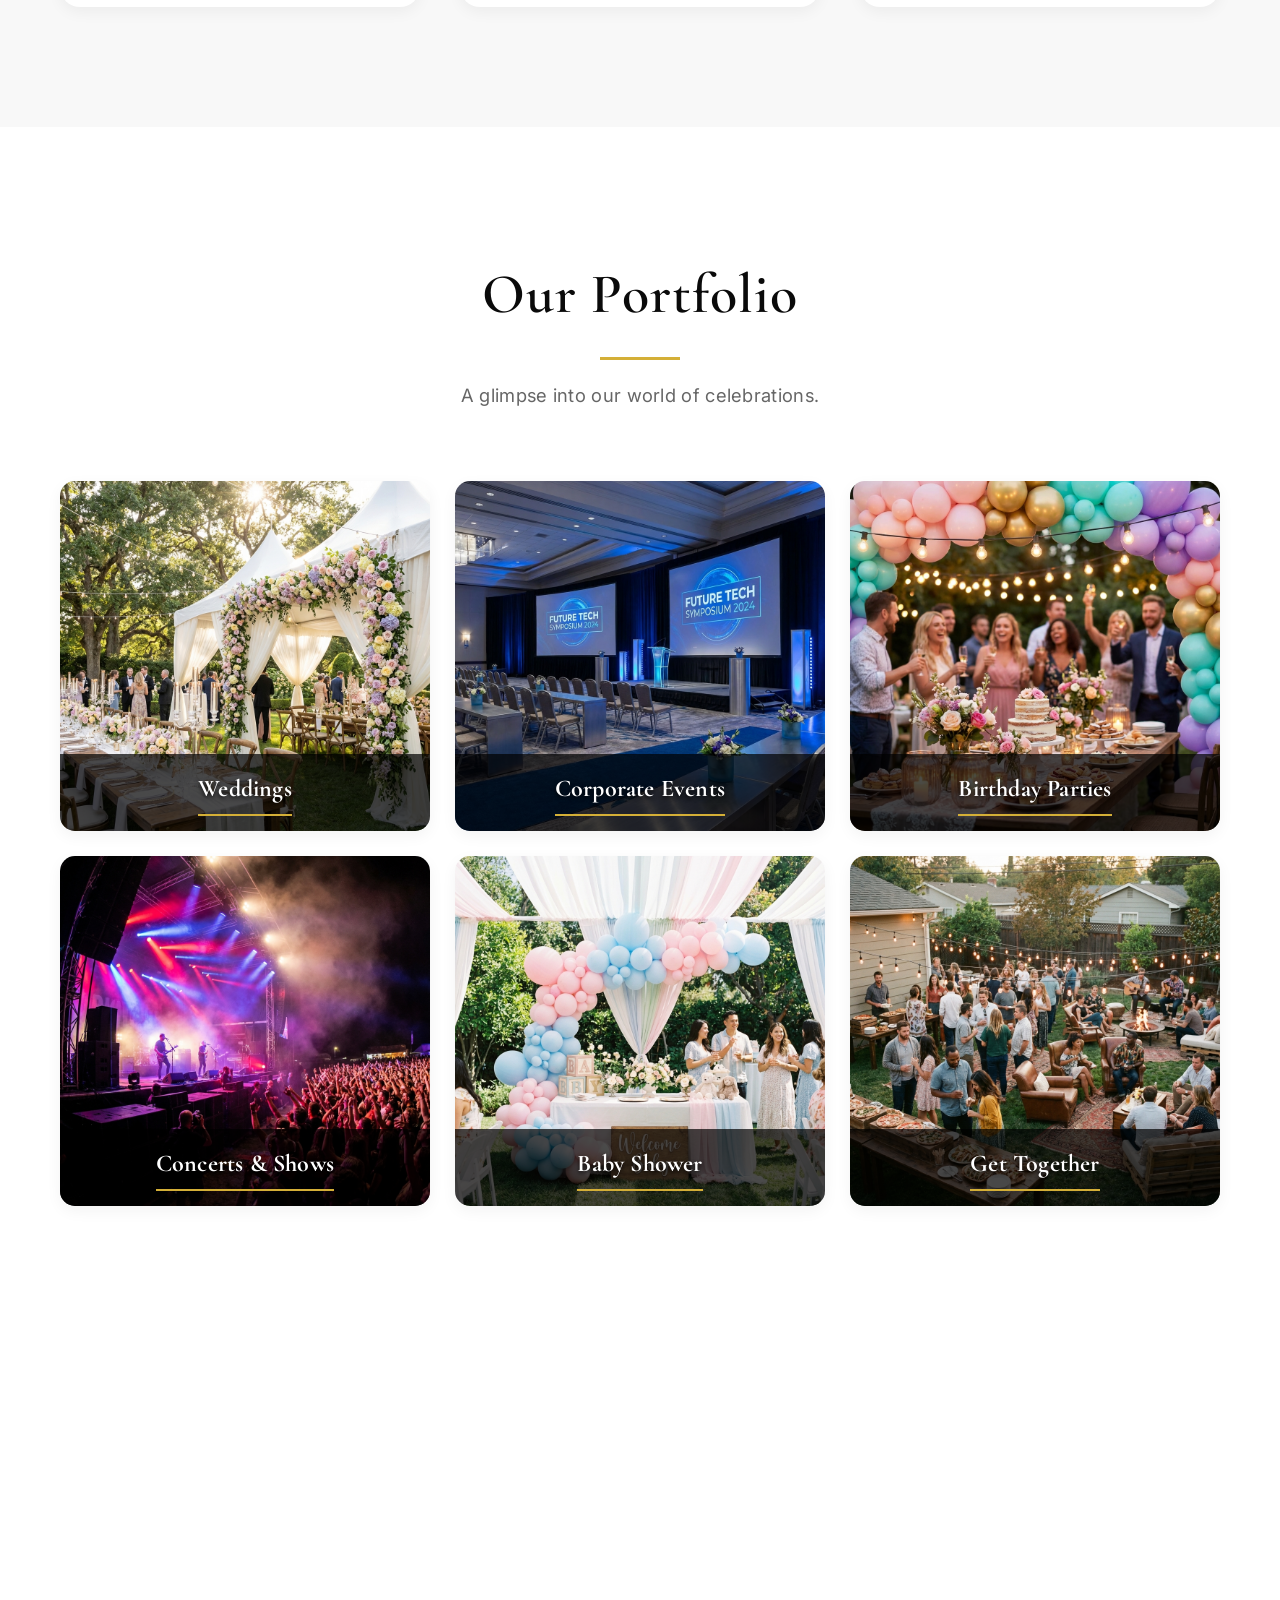
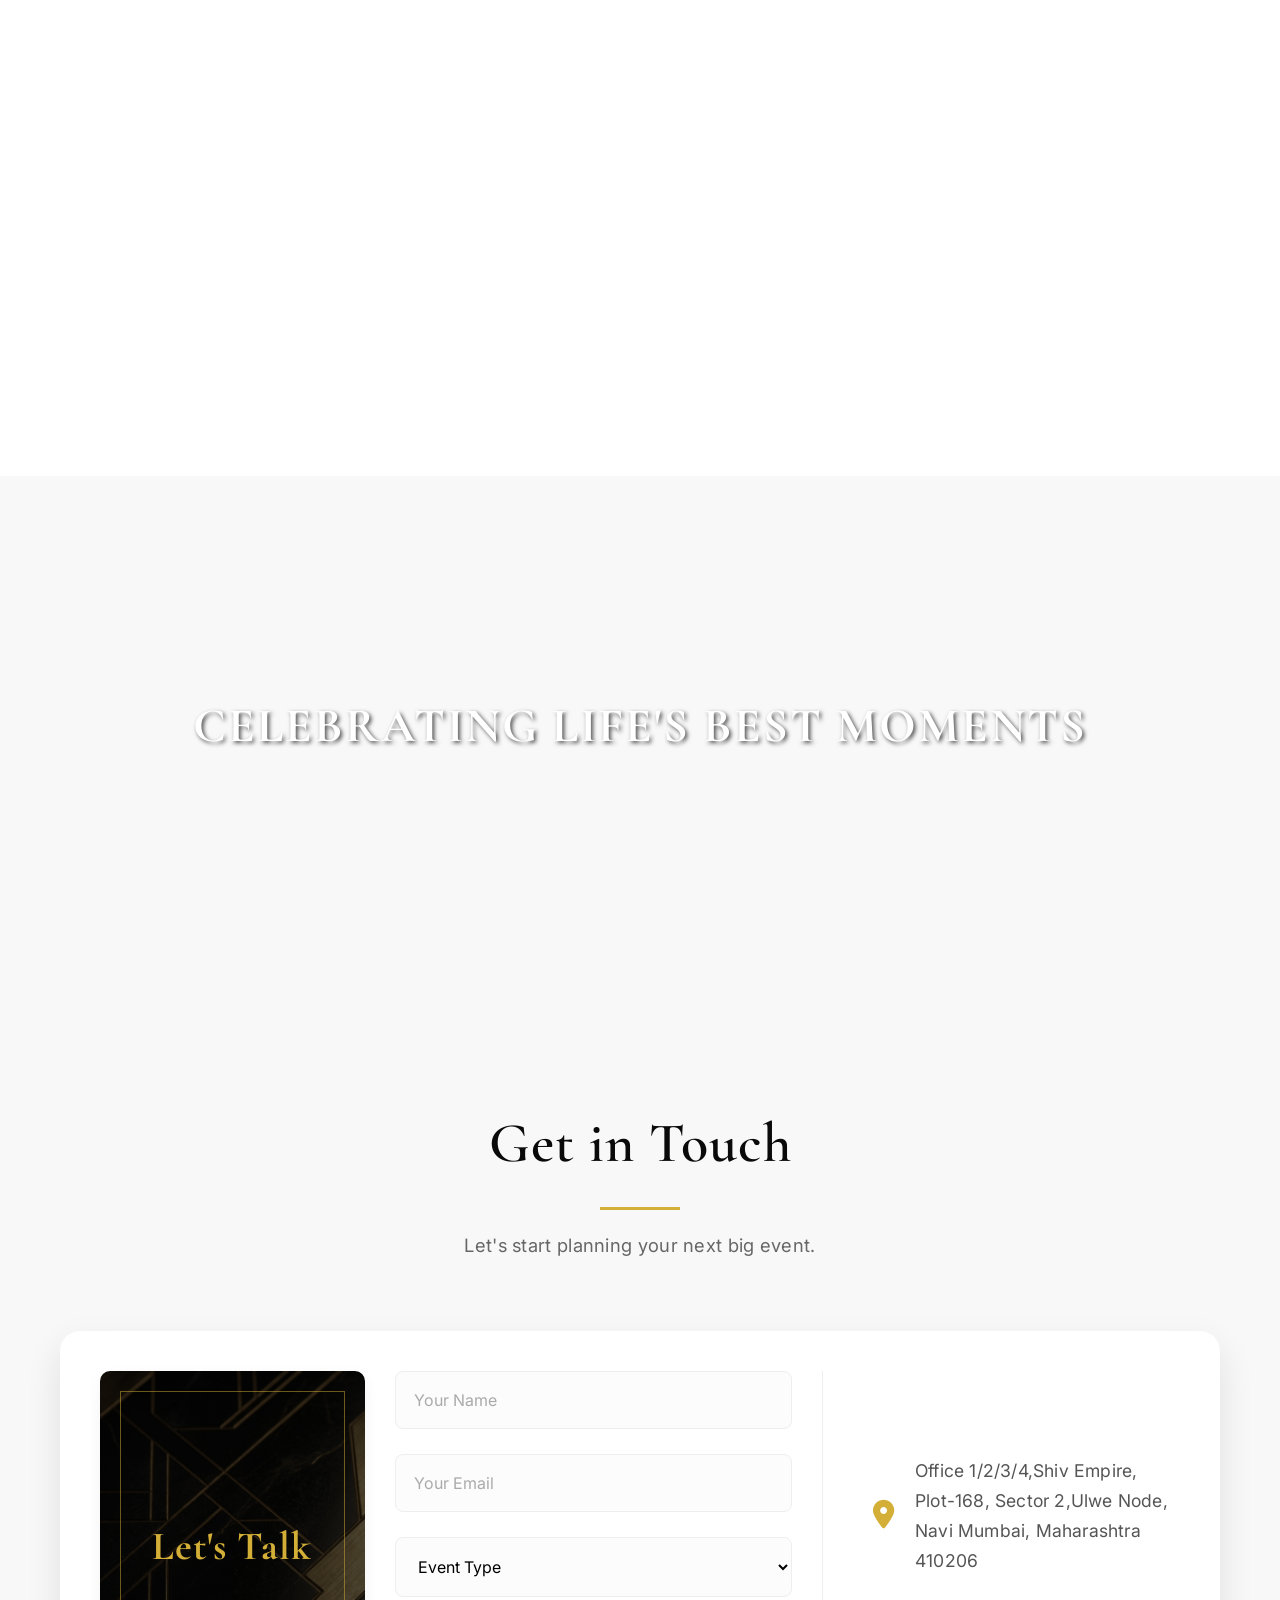
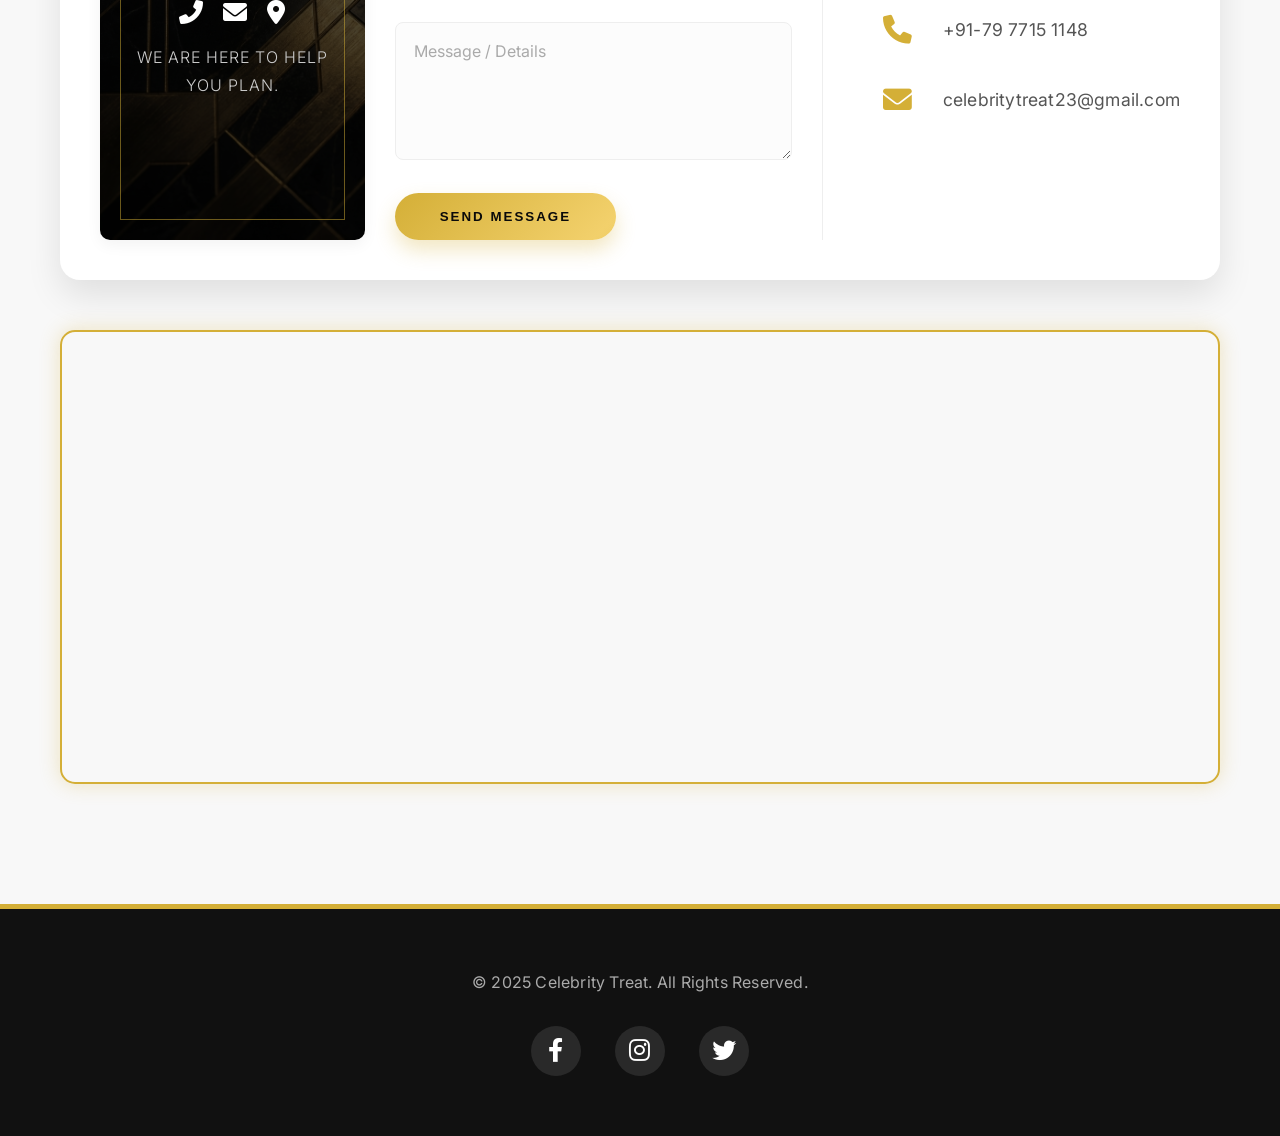
==== commit 62ee9989: "Initial commit" ====
--- a/index.html
+++ b/index.html
@@ -248,6 +248,17 @@
                 <p>Let's start planning your next big event.</p>
             </div>
             <div class="contact-wrapper">
+                <div class="contact-image contact-card-visual">
+                    <div class="contact-card-content">
+                        <h3>Let's Talk</h3>
+                        <div class="contact-icons">
+                            <i class="fas fa-phone-alt"></i>
+                            <i class="fas fa-envelope"></i>
+                            <i class="fas fa-map-marker-alt"></i>
+                        </div>
+                        <p>We are here to help you plan.</p>
+                    </div>
+                </div>
                 <form class="contact-form">
                     <div class="input-group">
                         <input type="text" placeholder="Your Name" required>
@@ -286,12 +297,10 @@
                     </div>
                 </div>
             </div>
-            <div class="map-container" style="margin-top: 50px;">
+            <div class="map-container">
                 <iframe
-                    src="https://maps.google.com/maps?q=Celebrity%20Treat%2C%20Navi%20Mumbai&t=&z=15&ie=UTF8&iwloc=&output=embed"
-                    width="100%" height="450"
-                    style="border:0; border-radius: 10px; box-shadow: 0 5px 15px rgba(0,0,0,0.1);" allowfullscreen=""
-                    loading="lazy">
+                    src="https://maps.google.com/maps?q=Celebrity%20Treat%2C%20Navi%20Mumbai&t=k&z=17&ie=UTF8&iwloc=&output=embed"
+                    width="100%" height="450" style="border:0;" allowfullscreen="" loading="lazy">
                 </iframe>
             </div>
         </div>
--- a/style.css
+++ b/style.css
@@ -573,12 +573,76 @@
 
 .contact-wrapper {
     display: grid;
-    grid-template-columns: 2fr 1fr;
-    gap: 60px;
+    grid-template-columns: 1fr 1.5fr 1fr;
+    gap: 30px;
     background: var(--white);
-    padding: 50px;
+    padding: 40px;
     border-radius: 20px;
     box-shadow: var(--shadow-md);
+}
+
+.contact-image {
+    border-radius: 10px;
+    overflow: hidden;
+    box-shadow: var(--shadow-sm);
+}
+
+.contact-card-visual {
+    background: linear-gradient(rgba(0, 0, 0, 0.7), rgba(0, 0, 0, 0.7)), url('assets/elegant_texture.jpg') no-repeat center center/cover;
+    display: flex;
+    align-items: center;
+    justify-content: center;
+    text-align: center;
+    padding: 30px;
+    color: var(--white);
+    position: relative;
+}
+
+.contact-card-visual::after {
+    content: '';
+    position: absolute;
+    top: 20px;
+    left: 20px;
+    right: 20px;
+    bottom: 20px;
+    border: 1px solid rgba(212, 175, 55, 0.5);
+    /* Gold border */
+    pointer-events: none;
+}
+
+.contact-card-content h3 {
+    font-family: var(--font-heading);
+    font-size: 2.5rem;
+    color: var(--primary-color);
+    margin-bottom: 20px;
+    letter-spacing: 1px;
+}
+
+.contact-icons {
+    display: flex;
+    justify-content: center;
+    gap: 20px;
+    margin-bottom: 20px;
+    font-size: 1.5rem;
+    color: var(--white);
+}
+
+.contact-card-content p {
+    font-size: 1rem;
+    color: #ccc;
+    font-weight: 300;
+    letter-spacing: 1px;
+    text-transform: uppercase;
+}
+
+@media (max-width: 992px) {
+    .contact-wrapper {
+        grid-template-columns: 1fr;
+    }
+
+    .contact-image {
+        height: 300px;
+    }
 }
 
 .contact-form {
@@ -655,7 +719,104 @@
     color: var(--primary-color);
 }
 
-/* Footer */
+/* Map Section */
+.map-container {
+    margin-top: 50px;
+    border-radius: 15px;
+    overflow: hidden;
+    border: 2px solid var(--primary-color);
+    box-shadow: 0 0 20px rgba(212, 175, 55, 0.3);
+    transition: var(--transition);
+    position: relative;
+    /* For absolute positioning of marker */
+}
+
+.map-container:hover {
+    box-shadow: 0 0 30px rgba(212, 175, 55, 0.5);
+    transform: translateY(-5px);
+}
+
+.map-container iframe {
+    display: block;
+    /* Removes bottom space */
+}
+
+/* Custom Map Marker */
+.map-marker-overlay {
+    position: absolute;
+    top: 50%;
+    left: 50%;
+    transform: translate(-50%, -100%);
+    /* Point to center */
+    pointer-events: none;
+    /* Allow clicking through to map */
+    z-index: 10;
+    display: flex;
+    align-items: center;
+    justify-content: center;
+}
+
+.map-marker-overlay i {
+    font-size: 3rem;
+    color: var(--primary-color);
+    filter: drop-shadow(0 2px 5px rgba(0, 0, 0, 0.8));
+    z-index: 2;
+    animation: bounce 2s infinite;
+}
+
+.marker-pulse {
+    position: absolute;
+    width: 20px;
+    height: 20px;
+    background: rgba(212, 175, 55, 0.5);
+    border-radius: 50%;
+    bottom: 0;
+    left: 50%;
+    transform: translateX(-50%);
+    z-index: 1;
+}
+
+.marker-pulse::after {
+    content: '';
+    position: absolute;
+    width: 100%;
+    height: 100%;
+    background: inherit;
+    border-radius: 50%;
+    animation: pulse-ring 2s cubic-bezier(0.215, 0.61, 0.355, 1) infinite;
+}
+
+@keyframes pulse-ring {
+    0% {
+        transform: scale(1);
+        opacity: 0.8;
+    }
+
+    100% {
+        transform: scale(4);
+        opacity: 0;
+    }
+}
+
+@keyframes bounce {
+
+    0%,
+    20%,
+    50%,
+    80%,
+    100% {
+        transform: translateY(0);
+    }
+
+    40% {
+        transform: translateY(-10px);
+    }
+
+    60% {
+        transform: translateY(-5px);
+    }
+}
+
 .footer {
     background-color: #111;
     color: #aaa;
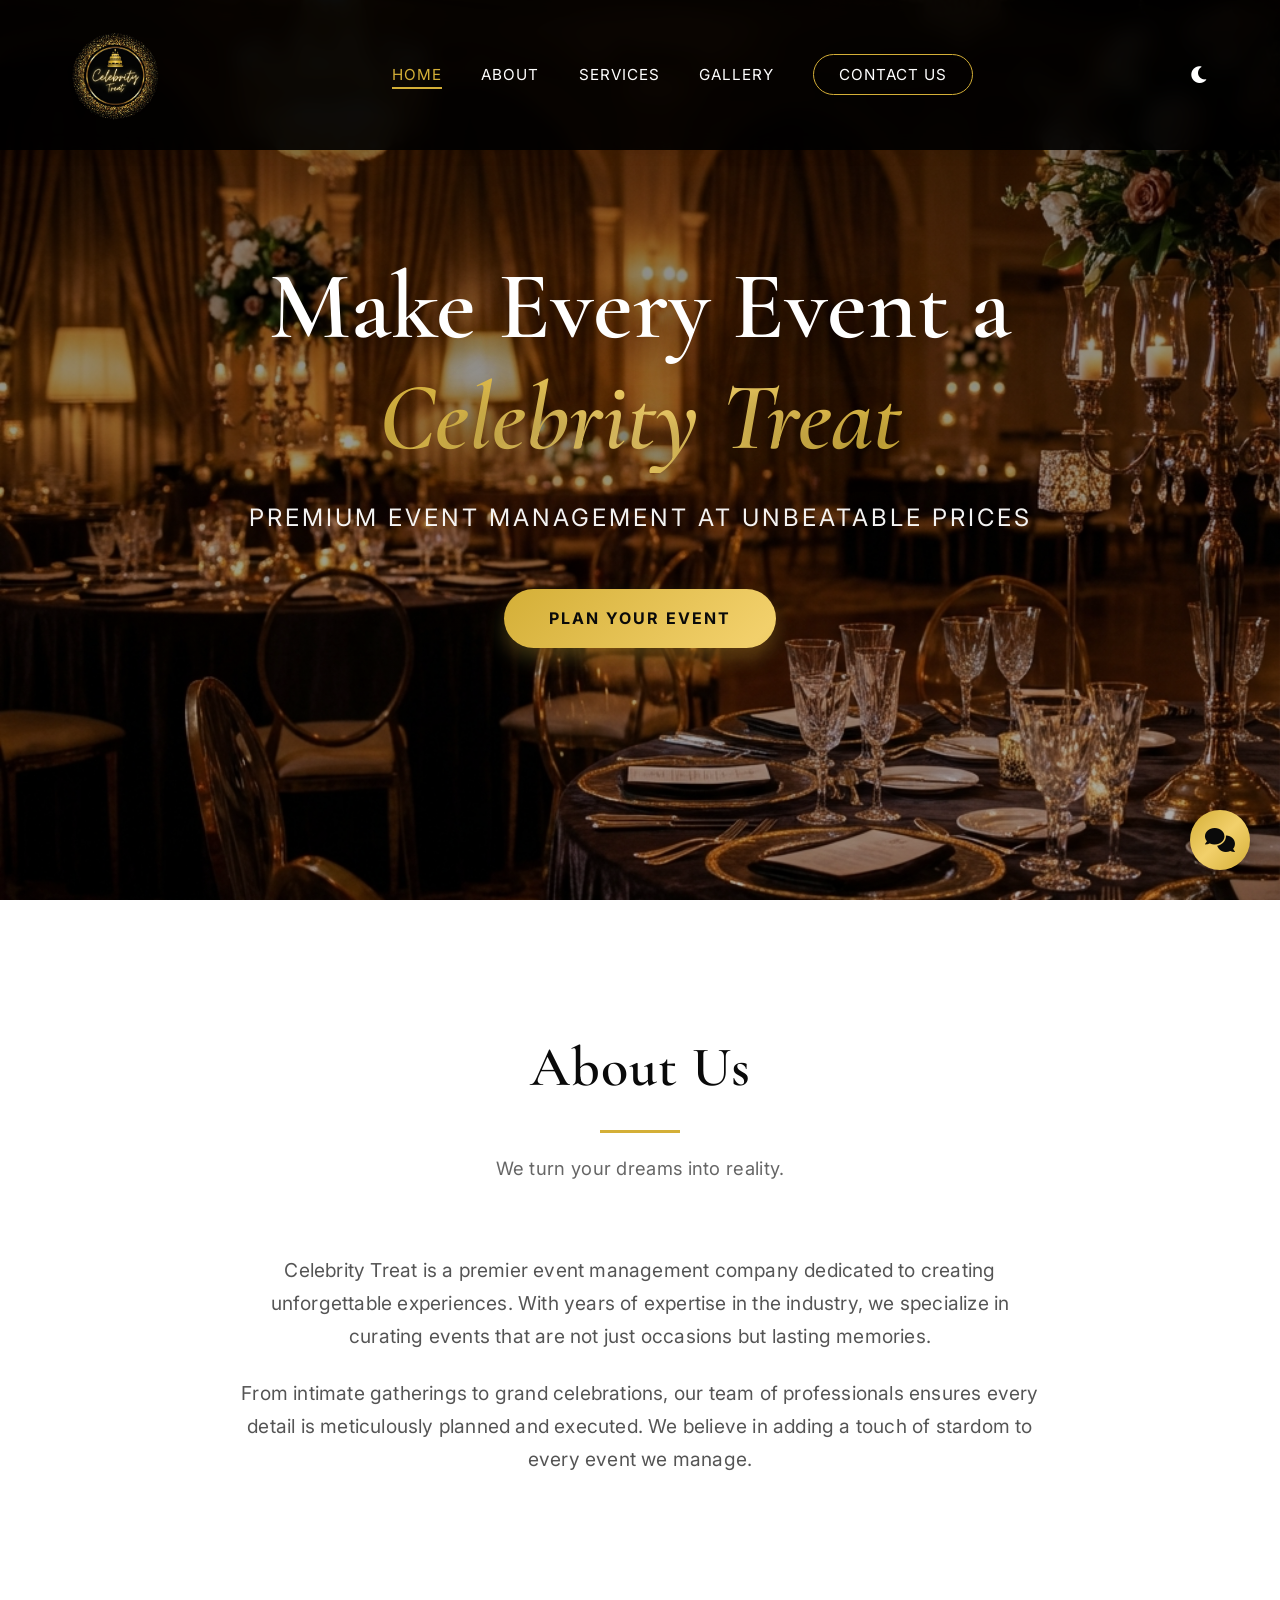
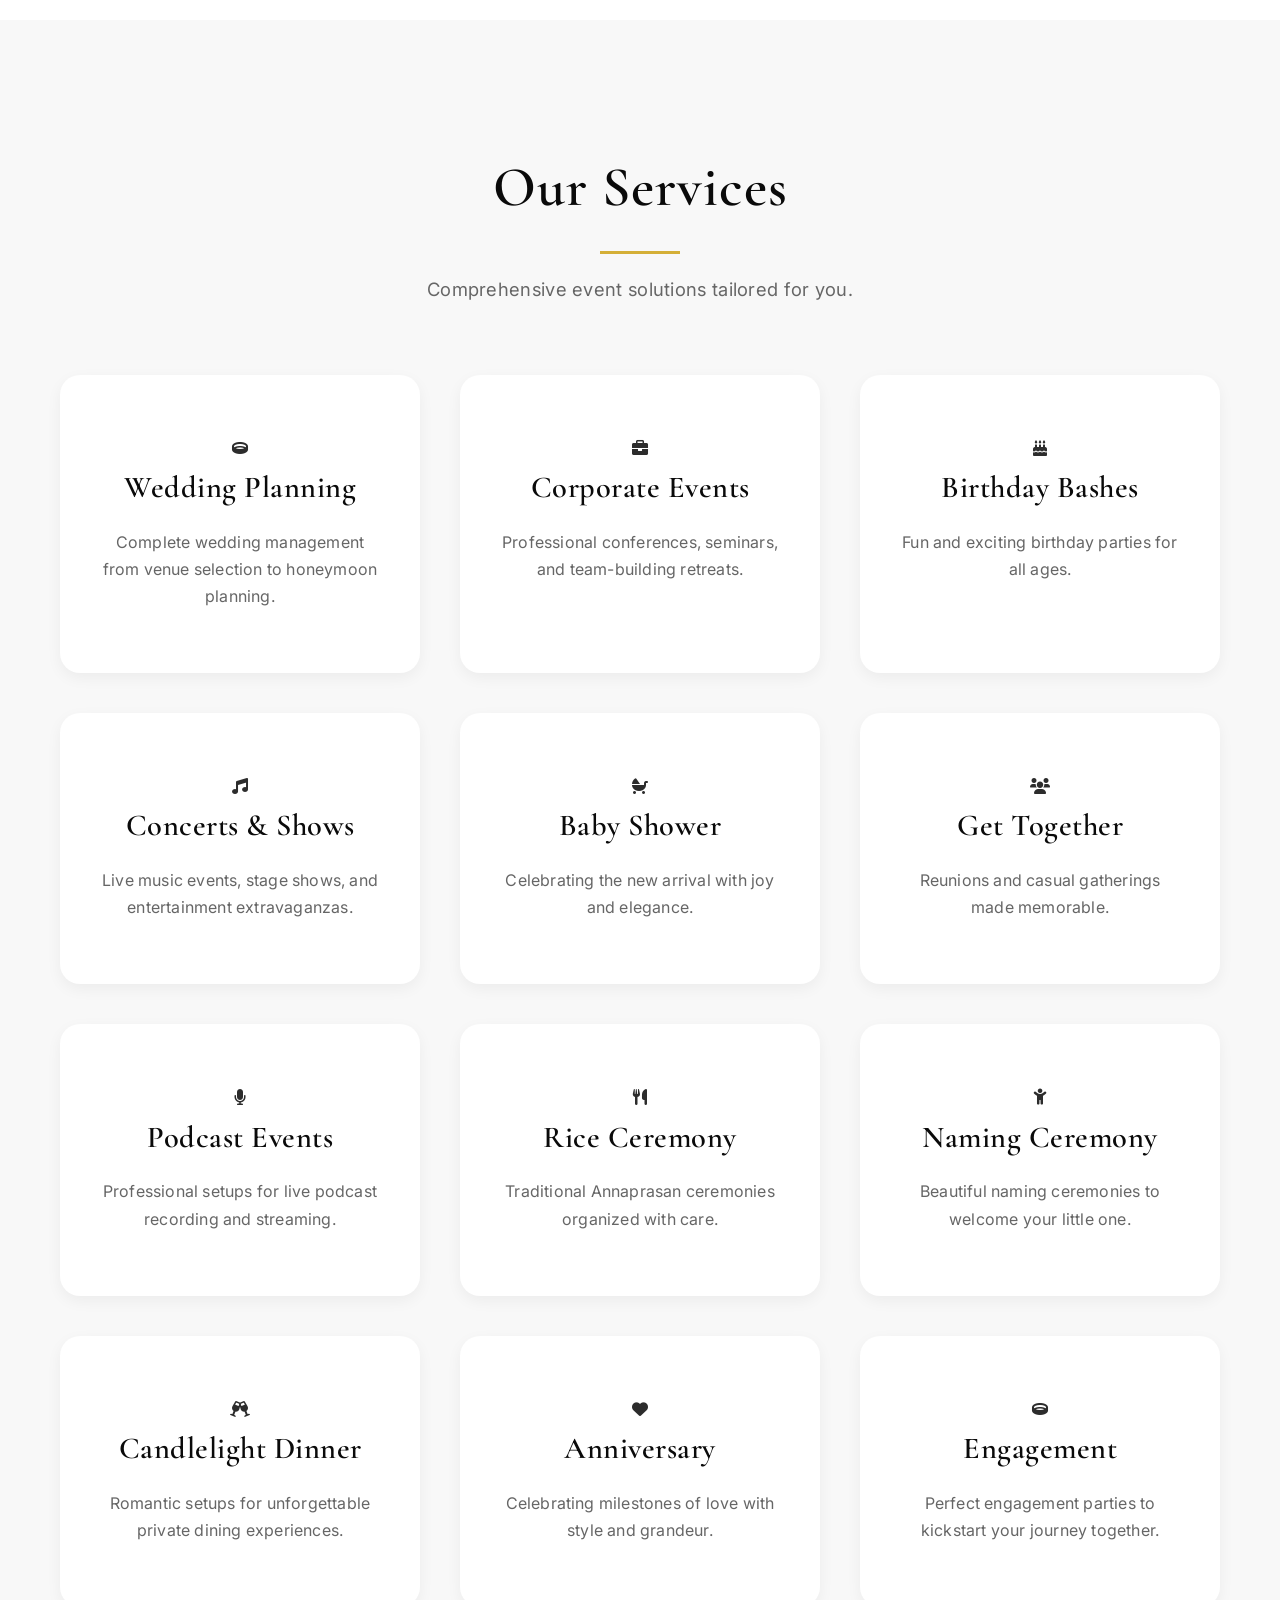
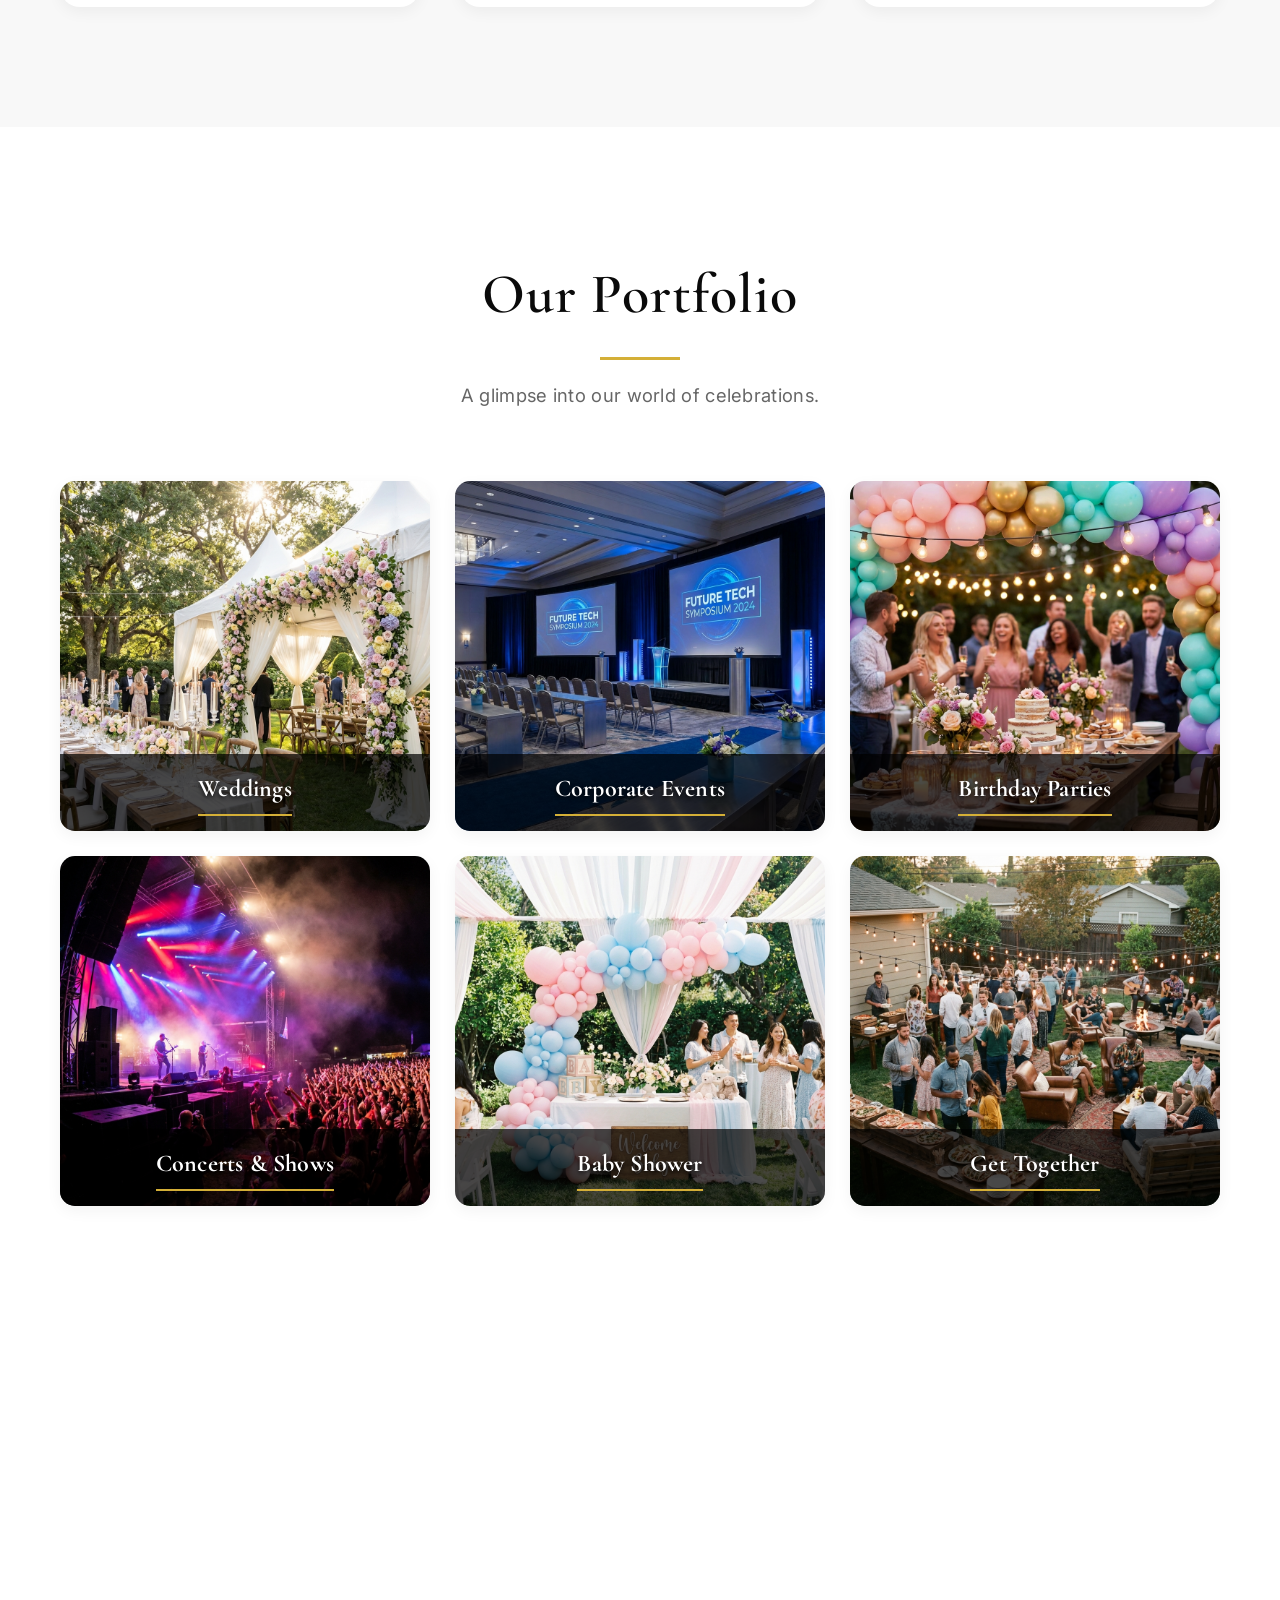
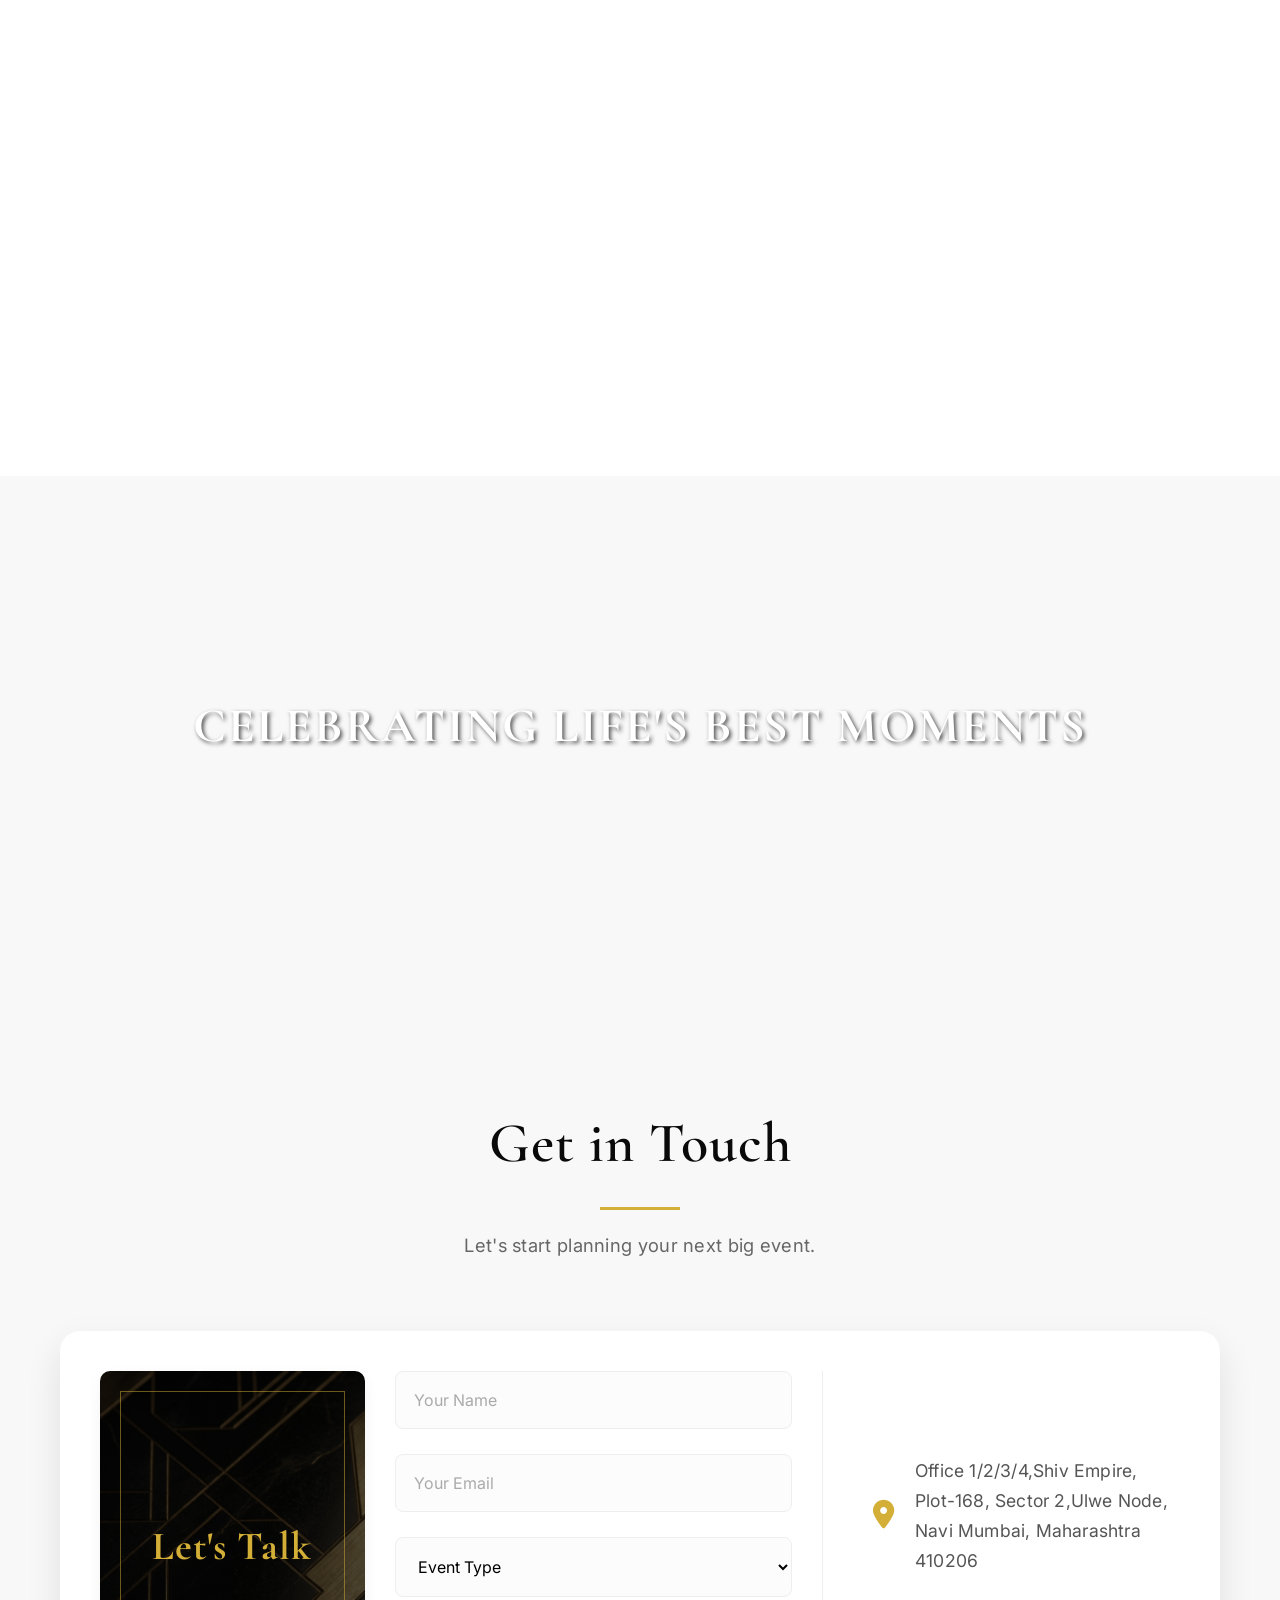
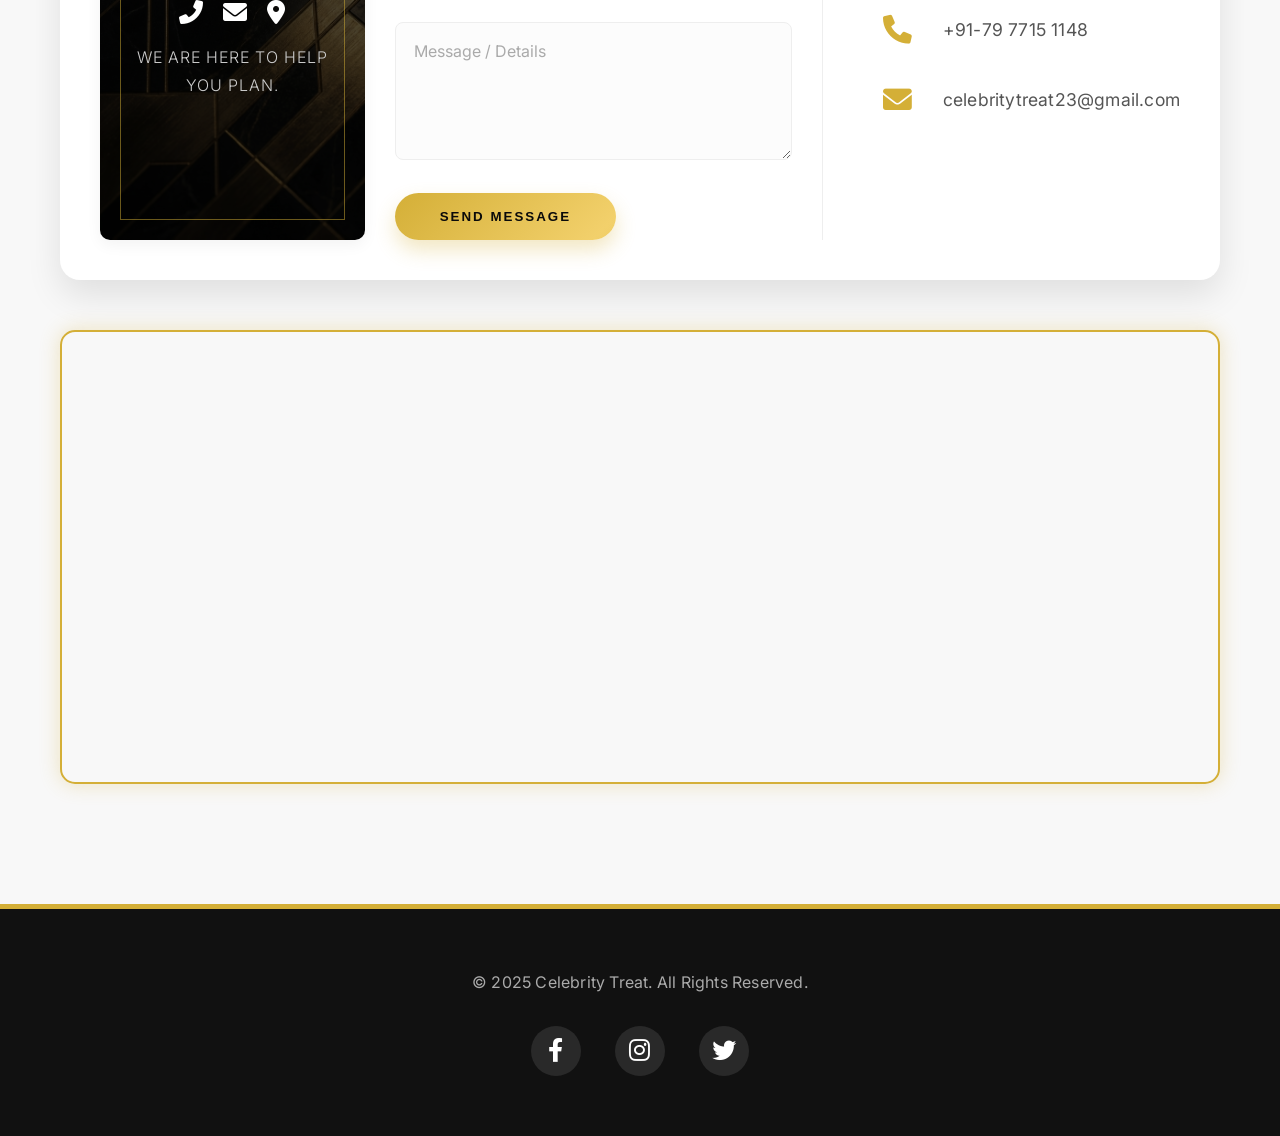
==== commit 0aae5462: "Added chatboat" ====
--- a/index.html
+++ b/index.html
@@ -329,6 +329,30 @@
         <a class="next">&#10095;</a>
     </div>
 
+    <!-- Chatbox Widget -->
+    <div class="chat-widget">
+        <button class="chat-toggle" onclick="toggleChat()">
+            <i class="fas fa-comments"></i>
+        </button>
+        <div class="chat-window" id="chatWindow">
+            <div class="chat-header">
+                <div class="chat-title-group">
+                    <img src="assets/logo.png" alt="Celebrity Treat" class="chat-logo">
+                    <h3>Chat with Us</h3>
+                </div>
+                <button class="close-chat" onclick="toggleChat()">
+                    <i class="fas fa-times"></i>
+                </button>
+            </div>
+            <div class="chat-messages" id="chatMessages">
+                <!-- Messages will be added here dynamically -->
+            </div>
+            <div class="chat-input-area" id="chatInputArea">
+                <!-- Question options will be added here -->
+            </div>
+        </div>
+    </div>
+
     <script src="script.js"></script>
 </body>
 
--- a/style.css
+++ b/style.css
@@ -719,7 +719,183 @@
     color: var(--primary-color);
 }
 
-/* Map Section */
+/* Chatbox Widget */
+.chat-widget {
+    position: fixed;
+    bottom: 30px;
+    right: 30px;
+    z-index: 1001;
+    font-family: var(--font-body);
+}
+
+.chat-toggle {
+    width: 60px;
+    height: 60px;
+    border-radius: 50%;
+    background: var(--gold-gradient);
+    border: none;
+    color: var(--secondary-color);
+    font-size: 1.5rem;
+    cursor: pointer;
+    box-shadow: 0 5px 15px rgba(0, 0, 0, 0.2);
+    transition: var(--transition);
+    display: flex;
+    align-items: center;
+    justify-content: center;
+}
+
+.chat-toggle:hover {
+    transform: scale(1.1);
+    box-shadow: 0 8px 20px rgba(212, 175, 55, 0.4);
+}
+
+.chat-window {
+    position: absolute;
+    bottom: 80px;
+    right: 0;
+    width: 350px;
+    height: 500px;
+    background: var(--white);
+    border-radius: 20px;
+    box-shadow: 0 10px 30px rgba(0, 0, 0, 0.2);
+    display: flex;
+    flex-direction: column;
+    overflow: hidden;
+    transform: scale(0);
+    transform-origin: bottom right;
+    transition: transform 0.3s cubic-bezier(0.175, 0.885, 0.32, 1.275);
+    opacity: 0;
+    pointer-events: none;
+    border: 1px solid rgba(0, 0, 0, 0.05);
+}
+
+.chat-window.active {
+    transform: scale(1);
+    opacity: 1;
+    pointer-events: all;
+}
+
+.chat-header {
+    background: var(--gold-gradient);
+    padding: 15px 20px;
+    display: flex;
+    justify-content: space-between;
+    align-items: center;
+    color: var(--secondary-color);
+}
+
+.chat-title-group {
+    display: flex;
+    align-items: center;
+    gap: 10px;
+}
+
+.chat-logo {
+    height: 30px;
+    width: auto;
+    filter: drop-shadow(0 2px 4px rgba(0, 0, 0, 0.1));
+}
+
+.chat-header h3 {
+    margin: 0;
+    font-size: 1.1rem;
+    font-weight: 600;
+}
+
+.close-chat {
+    background: none;
+    border: none;
+    color: var(--secondary-color);
+    font-size: 1.2rem;
+    cursor: pointer;
+    transition: var(--transition);
+}
+
+.close-chat:hover {
+    transform: rotate(90deg);
+}
+
+.chat-messages {
+    flex: 1;
+    padding: 20px;
+    overflow-y: auto;
+    background-color: #f9f9f9;
+    display: flex;
+    flex-direction: column;
+    gap: 15px;
+}
+
+.message {
+    max-width: 80%;
+    padding: 12px 16px;
+    border-radius: 15px;
+    font-size: 0.95rem;
+    line-height: 1.4;
+    position: relative;
+    animation: fadeIn 0.3s ease;
+}
+
+.message.bot {
+    align-self: flex-start;
+    background: var(--white);
+    color: #333;
+    border-bottom-left-radius: 5px;
+    box-shadow: 0 2px 5px rgba(0, 0, 0, 0.05);
+    border: 1px solid #eee;
+}
+
+.message.user {
+    align-self: flex-end;
+    background: var(--primary-color);
+    color: var(--secondary-color);
+    border-bottom-right-radius: 5px;
+    box-shadow: 0 2px 5px rgba(212, 175, 55, 0.2);
+}
+
+.chat-input-area {
+    padding: 15px;
+    background: var(--white);
+    border-top: 1px solid #eee;
+    display: flex;
+    flex-direction: column;
+    gap: 10px;
+}
+
+.question-btn {
+    background: transparent;
+    border: 1px solid var(--primary-color);
+    color: #555;
+    padding: 10px 15px;
+    border-radius: 20px;
+    text-align: left;
+    cursor: pointer;
+    transition: var(--transition);
+    font-size: 0.9rem;
+}
+
+.question-btn:hover {
+    background: var(--primary-color);
+    color: var(--secondary-color);
+}
+
+/* Scrollbar for chat */
+.chat-messages::-webkit-scrollbar {
+    width: 6px;
+}
+
+.chat-messages::-webkit-scrollbar-track {
+    background: #f1f1f1;
+}
+
+.chat-messages::-webkit-scrollbar-thumb {
+    background: #ccc;
+    border-radius: 3px;
+}
+
+.chat-messages::-webkit-scrollbar-thumb:hover {
+    background: #aaa;
+}
+
 .map-container {
     margin-top: 50px;
     border-radius: 15px;
